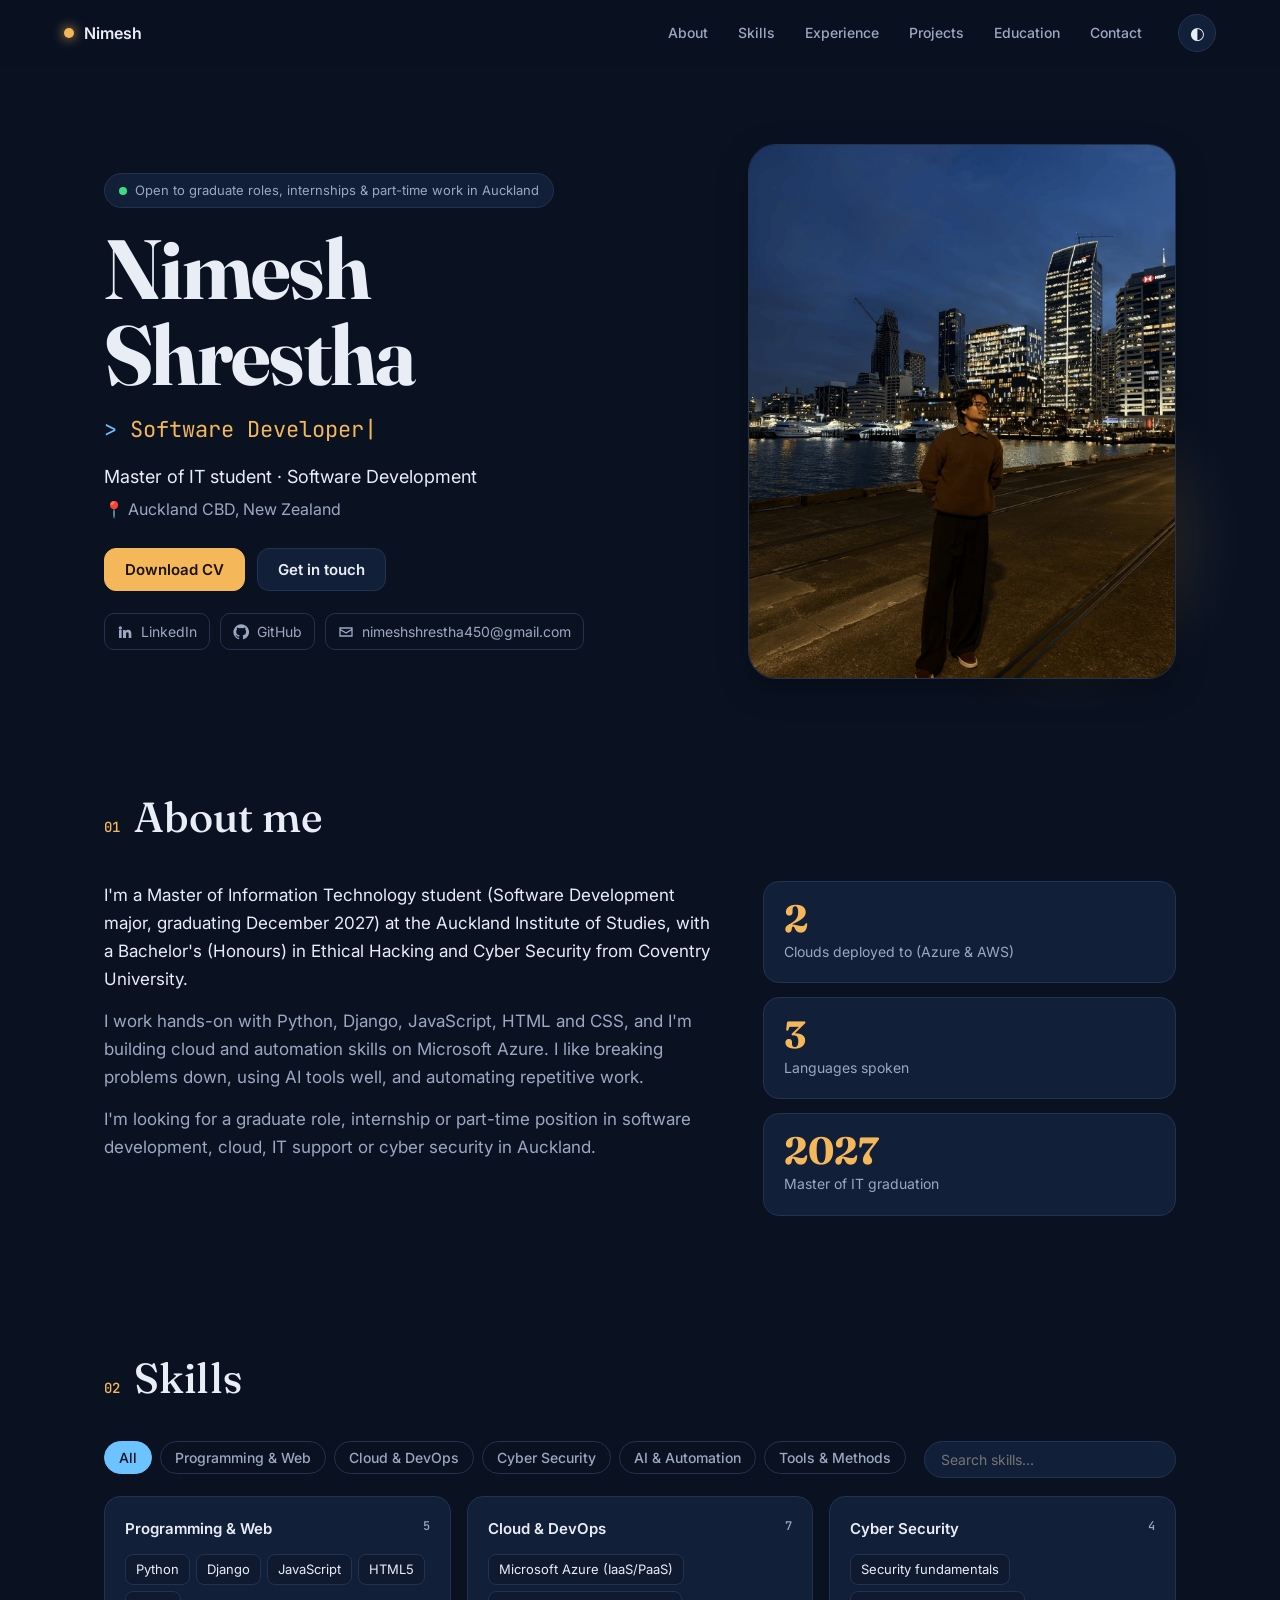
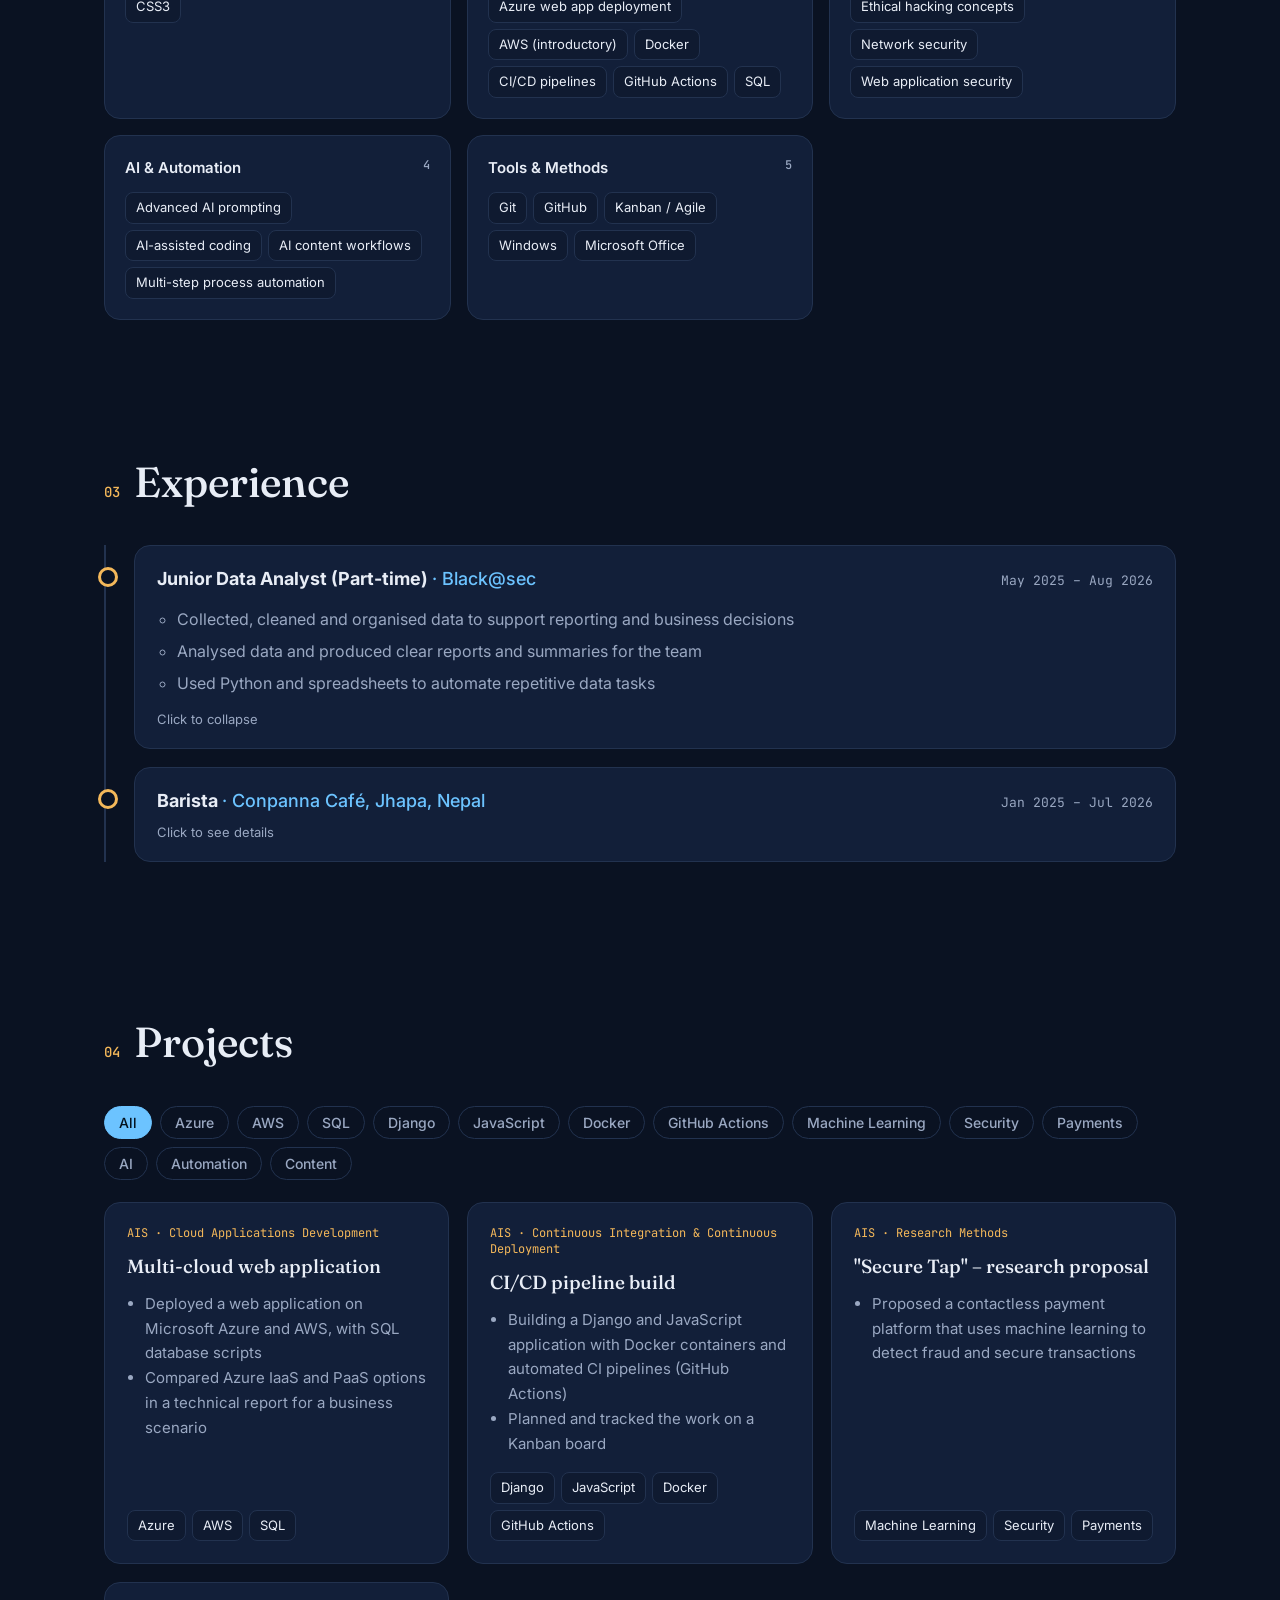
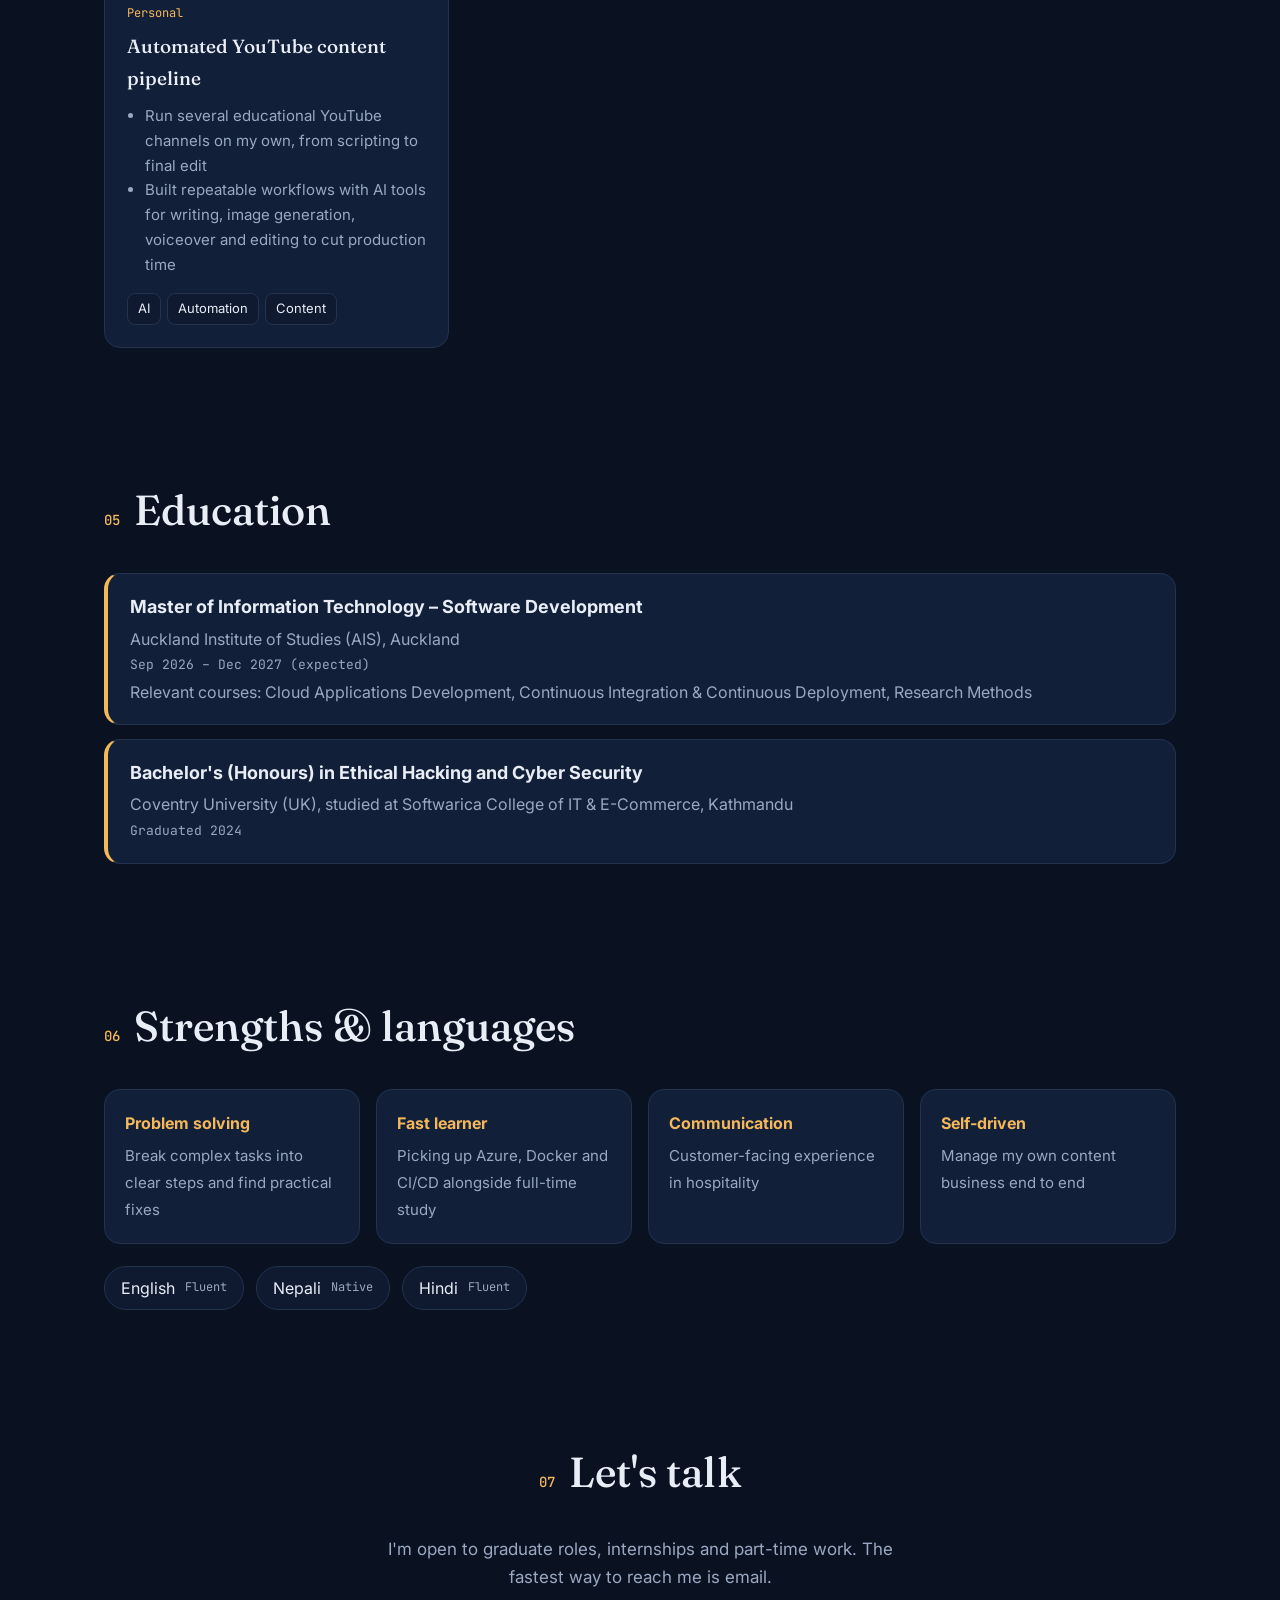
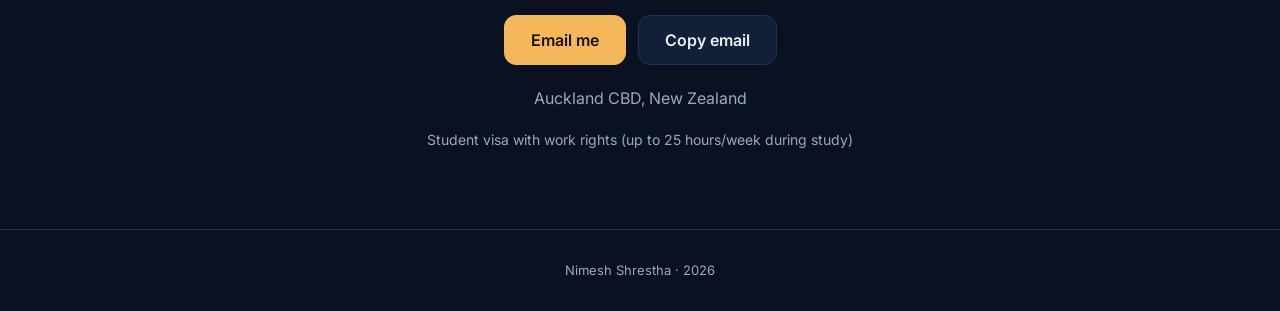
==== index.html @ 6c4ddccf "CV website: first version Co-Authored-By: Claude Opus 5.5 <noreply@anthropic.com>" ====
<!doctype html>
<html lang="en" data-theme="dark">
<head>
  <meta charset="utf-8">
  <meta name="viewport" content="width=device-width, initial-scale=1">
  <title>Nimesh Shrestha · Software Developer · Auckland</title>
  <meta name="description" content="Nimesh Shrestha – Master of IT (Software Development) student in Auckland. Python, Django, JavaScript, Azure, AWS, Docker, CI/CD and cyber security.">
  <meta property="og:title" content="Nimesh Shrestha · Software Developer · Auckland">
  <meta property="og:description" content="Master of IT student · Python, Django, Azure, AWS, Docker, CI/CD, cyber security.">
  <meta property="og:image" content="images/avatar.jpg">
  <meta property="og:type" content="profile">
  <link rel="icon" href="images/avatar.jpg">
  <link rel="preconnect" href="https://fonts.googleapis.com">
  <link rel="preconnect" href="https://fonts.gstatic.com" crossorigin>
  <link href="https://fonts.googleapis.com/css2?family=Fraunces:opsz,wght@9..144,500;9..144,700&family=Inter:wght@400;500;600&family=JetBrains+Mono:wght@500&display=swap" rel="stylesheet">
  <link rel="stylesheet" href="style.css">
</head>
<body>
  <div class="progress" id="progress"></div>

  <header class="nav" id="nav">
    <a href="#top" class="brand"><span class="dot"></span><span id="navName">Nimesh</span></a>
    <nav class="links" id="links">
      <a href="#about">About</a>
      <a href="#skills">Skills</a>
      <a href="#experience">Experience</a>
      <a href="#projects">Projects</a>
      <a href="#education">Education</a>
      <a href="#contact">Contact</a>
    </nav>
    <div class="nav-actions">
      <button class="icon-btn" id="themeBtn" aria-label="Toggle light/dark theme" title="Toggle theme">◐</button>
      <button class="icon-btn menu-btn" id="menuBtn" aria-label="Open menu">☰</button>
    </div>
  </header>

  <main id="top">
    <!-- HERO -->
    <section class="hero">
      <div class="hero-text">
        <p class="pill" id="availability"></p>
        <h1 id="name"></h1>
        <p class="typed"><span class="mono">&gt;</span> <span id="typed"></span><span class="caret">|</span></p>
        <p class="headline" id="headline"></p>
        <p class="loc" id="location"></p>
        <div class="cta">
          <a class="btn primary" id="cvBtn" download>Download CV</a>
          <a class="btn" href="#contact">Get in touch</a>
        </div>
        <div class="socials" id="socials"></div>
      </div>
      <div class="hero-photo">
        <img id="photo" alt="Nimesh Shrestha on the Auckland waterfront at night">
        <div class="photo-glow"></div>
      </div>
    </section>

    <!-- ABOUT -->
    <section id="about" class="section reveal">
      <h2><span class="num">01</span> About me</h2>
      <div class="about-grid">
        <div id="aboutText" class="about-text"></div>
        <div class="stats" id="stats"></div>
      </div>
    </section>

    <!-- SKILLS -->
    <section id="skills" class="section reveal">
      <h2><span class="num">02</span> Skills</h2>
      <div class="skill-tools">
        <div class="chips" id="skillFilters"></div>
        <input type="search" id="skillSearch" placeholder="Search skills…" aria-label="Search skills">
      </div>
      <div class="skill-grid" id="skillGrid"></div>
    </section>

    <!-- EXPERIENCE -->
    <section id="experience" class="section reveal">
      <h2><span class="num">03</span> Experience</h2>
      <ol class="timeline" id="timeline"></ol>
    </section>

    <!-- PROJECTS -->
    <section id="projects" class="section reveal">
      <h2><span class="num">04</span> Projects</h2>
      <div class="chips" id="projectFilters"></div>
      <div class="project-grid" id="projectGrid"></div>
    </section>

    <!-- EDUCATION -->
    <section id="education" class="section reveal">
      <h2><span class="num">05</span> Education</h2>
      <div class="edu" id="edu"></div>
      <div id="certWrap" hidden>
        <h3 class="sub">Certifications</h3>
        <div class="edu" id="certs"></div>
      </div>
    </section>

    <!-- STRENGTHS -->
    <section id="strengths" class="section reveal">
      <h2><span class="num">06</span> Strengths & languages</h2>
      <div class="strength-grid" id="strengthGrid"></div>
      <div class="langs" id="langs"></div>
    </section>

    <!-- CONTACT -->
    <section id="contact" class="section contact reveal">
      <h2><span class="num">07</span> Let's talk</h2>
      <p class="contact-lead">I'm open to graduate roles, internships and part-time work. The fastest way to reach me is email.</p>
      <div class="contact-row">
        <a class="btn primary big" id="mailBtn">Email me</a>
        <button class="btn big" id="copyBtn">Copy email</button>
      </div>
      <p class="contact-meta" id="contactMeta"></p>
      <p class="rights" id="rights"></p>
    </section>
  </main>

  <footer class="foot">
    <span id="footName"></span> · <span id="year"></span>
  </footer>

  <div class="toast" id="toast" role="status"></div>

  <script src="data.js"></script>
  <script src="script.js"></script>
</body>
</html>
---- style.css ----
/* ===== Theme ===== */
:root {
  --bg: #0a1222;
  --bg2: #0f1a30;
  --card: #121f39;
  --line: #22324f;
  --text: #e8edf6;
  --muted: #9aa8c2;
  --accent: #f4b85a;      /* warm city-light amber */
  --accent2: #6cc3ff;     /* harbour blue */
  --shadow: 0 10px 30px rgba(0,0,0,.35);
  --radius: 16px;
  --serif: "Fraunces", Georgia, serif;
  --sans: "Inter", system-ui, -apple-system, Segoe UI, Roboto, sans-serif;
  --mono: "JetBrains Mono", ui-monospace, Consolas, monospace;
}
[data-theme="light"] {
  --bg: #f6f4ef;
  --bg2: #ece8df;
  --card: #ffffff;
  --line: #ddd6c8;
  --text: #1a2233;
  --muted: #5b6577;
  --accent: #b86e0b;
  --accent2: #1f6fb2;
  --shadow: 0 10px 30px rgba(30,40,60,.10);
}

* { box-sizing: border-box; }
html { scroll-behavior: smooth; scroll-padding-top: 80px; }
body {
  margin: 0; background: var(--bg); color: var(--text);
  font: 16px/1.65 var(--sans); -webkit-font-smoothing: antialiased;
  transition: background .3s, color .3s;
}
a { color: inherit; }
img { max-width: 100%; display: block; }
:focus-visible { outline: 2px solid var(--accent2); outline-offset: 3px; border-radius: 6px; }

/* ===== Progress + nav ===== */
.progress { position: fixed; top: 0; left: 0; height: 3px; width: 0; z-index: 60;
  background: linear-gradient(90deg, var(--accent), var(--accent2)); }
.nav {
  position: sticky; top: 0; z-index: 50; display: flex; align-items: center; gap: 24px;
  padding: 14px clamp(18px, 5vw, 64px);
  background: color-mix(in srgb, var(--bg) 82%, transparent);
  backdrop-filter: blur(12px); border-bottom: 1px solid transparent; transition: border-color .3s;
}
.nav.scrolled { border-color: var(--line); }
.brand { display: flex; align-items: center; gap: 10px; text-decoration: none; font-weight: 600; }
.brand .dot { width: 10px; height: 10px; border-radius: 50%; background: var(--accent);
  box-shadow: 0 0 12px var(--accent); }
.links { display: flex; gap: 6px; margin-left: auto; }
.links a { text-decoration: none; color: var(--muted); padding: 6px 12px; border-radius: 999px;
  font-size: 14px; font-weight: 500; transition: color .2s, background .2s; }
.links a:hover, .links a.active { color: var(--text); background: var(--card); }
.nav-actions { display: flex; gap: 8px; }
.icon-btn { background: var(--card); color: var(--text); border: 1px solid var(--line);
  width: 38px; height: 38px; border-radius: 50%; cursor: pointer; font-size: 17px; }
.menu-btn { display: none; }

/* ===== Hero ===== */
.hero {
  display: grid; grid-template-columns: 1.15fr .85fr; gap: clamp(24px, 5vw, 72px); align-items: center;
  padding: clamp(32px, 6vw, 80px) clamp(18px, 5vw, 64px) 40px; max-width: 1200px; margin: 0 auto;
}
.pill { display: inline-flex; align-items: center; gap: 8px; margin: 0 0 18px;
  padding: 6px 14px; border: 1px solid var(--line); border-radius: 999px; font-size: 13px;
  color: var(--muted); background: var(--card); }
.pill::before { content: ""; width: 8px; height: 8px; border-radius: 50%; background: #3ddc84;
  box-shadow: 0 0 0 0 rgba(61,220,132,.6); animation: pulse 2s infinite; }
@keyframes pulse { 70% { box-shadow: 0 0 0 10px rgba(61,220,132,0); } 100% { box-shadow: 0 0 0 0 rgba(61,220,132,0); } }
h1 { font-family: var(--serif); font-weight: 700; font-size: clamp(44px, 7vw, 84px);
  line-height: 1.02; margin: 0 0 14px; letter-spacing: -.02em; }
.typed { font-family: var(--mono); font-size: clamp(16px, 2.2vw, 22px); color: var(--accent); margin: 0 0 14px; min-height: 1.6em; }
.typed .mono { color: var(--accent2); }
.caret { animation: blink 1s steps(1) infinite; }
@keyframes blink { 50% { opacity: 0; } }
.headline { font-size: 18px; margin: 0 0 4px; }
.loc { color: var(--muted); margin: 0 0 26px; }
.loc::before { content: "📍 "; }
.cta { display: flex; flex-wrap: wrap; gap: 12px; margin-bottom: 22px; }
.btn { display: inline-flex; align-items: center; gap: 8px; text-decoration: none; cursor: pointer;
  padding: 11px 20px; border-radius: 12px; border: 1px solid var(--line); background: var(--card);
  color: var(--text); font: 600 15px var(--sans); transition: transform .15s, border-color .2s, background .2s; }
.btn:hover { transform: translateY(-2px); border-color: var(--accent); }
.btn.primary { background: var(--accent); color: #1a1205; border-color: var(--accent); }
.btn.big { padding: 14px 26px; font-size: 16px; }
.socials { display: flex; gap: 10px; flex-wrap: wrap; }
.socials a { display: inline-flex; align-items: center; gap: 8px; text-decoration: none; color: var(--muted);
  font-size: 14px; padding: 6px 12px; border-radius: 10px; border: 1px solid var(--line); transition: color .2s, border-color .2s; }
.socials a:hover { color: var(--text); border-color: var(--accent2); }
.socials svg { width: 16px; height: 16px; fill: currentColor; }

.hero-photo { position: relative; }
.hero-photo img { width: 100%; aspect-ratio: 4/5; object-fit: cover; object-position: 50% 62%;
  border-radius: 28px; box-shadow: var(--shadow); border: 1px solid var(--line);
  transition: transform .6s cubic-bezier(.2,.7,.2,1); }
.hero-photo:hover img { transform: scale(1.015) rotate(-.4deg); }
.photo-glow { position: absolute; inset: auto -20px -20px auto; width: 60%; height: 60%; z-index: -1;
  background: radial-gradient(circle, color-mix(in srgb, var(--accent) 45%, transparent), transparent 70%); filter: blur(30px); }

/* ===== Sections ===== */
.section { max-width: 1200px; margin: 0 auto; padding: 64px clamp(18px, 5vw, 64px); }
h2 { font-family: var(--serif); font-size: clamp(30px, 4vw, 42px); font-weight: 500; margin: 0 0 28px;
  display: flex; align-items: baseline; gap: 14px; }
h2 .num { font: 500 14px var(--mono); color: var(--accent); }
h3.sub { font-family: var(--serif); font-weight: 500; font-size: 22px; margin: 36px 0 16px; }
.reveal { opacity: 0; transform: translateY(24px); transition: opacity .7s ease, transform .7s ease; }
.reveal.in { opacity: 1; transform: none; }

/* About */
.about-grid { display: grid; grid-template-columns: 1.5fr 1fr; gap: 40px; align-items: start; }
.about-text p { margin: 0 0 14px; font-size: 17px; color: var(--text); }
.about-text p:not(:first-child) { color: var(--muted); }
.stats { display: grid; gap: 14px; }
.stat { background: var(--card); border: 1px solid var(--line); border-radius: var(--radius); padding: 18px 20px; }
.stat b { display: block; font-family: var(--serif); font-size: 38px; line-height: 1; color: var(--accent); }
.stat span { color: var(--muted); font-size: 14px; }

/* Chips */
.chips { display: flex; flex-wrap: wrap; gap: 8px; margin-bottom: 22px; }
.chip { border: 1px solid var(--line); background: transparent; color: var(--muted); cursor: pointer;
  padding: 7px 14px; border-radius: 999px; font: 500 14px var(--sans); transition: all .2s; }
.chip:hover { color: var(--text); border-color: var(--accent2); }
.chip.on { background: var(--accent2); color: #04121f; border-color: var(--accent2); }

/* Skills */
.skill-tools { display: flex; flex-wrap: wrap; gap: 12px; justify-content: space-between; align-items: flex-start; }
#skillSearch { background: var(--card); color: var(--text); border: 1px solid var(--line); border-radius: 999px;
  padding: 9px 16px; font: 14px var(--sans); min-width: 220px; }
.skill-grid { display: grid; grid-template-columns: repeat(auto-fill, minmax(260px, 1fr)); gap: 16px; }
.skill-card { background: var(--card); border: 1px solid var(--line); border-radius: var(--radius); padding: 20px;
  transition: transform .25s, border-color .25s; }
.skill-card:hover { transform: translateY(-4px); border-color: var(--accent); }
.skill-card h3 { margin: 0 0 12px; font-size: 15px; font-weight: 600; display: flex; justify-content: space-between; }
.skill-card h3 small { color: var(--muted); font-weight: 500; font-family: var(--mono); font-size: 12px; }
.tags { display: flex; flex-wrap: wrap; gap: 6px; }
.tag { font-size: 13px; padding: 4px 10px; border-radius: 8px; background: var(--bg2); color: var(--text);
  border: 1px solid var(--line); }
.tag.hit { background: var(--accent); color: #1a1205; border-color: var(--accent); }
.empty { color: var(--muted); font-style: italic; }

/* Timeline */
.timeline { list-style: none; margin: 0; padding: 0 0 0 28px; border-left: 2px solid var(--line); }
.tl-item { position: relative; margin-bottom: 18px; }
.tl-item::before { content: ""; position: absolute; left: -36px; top: 22px; width: 14px; height: 14px; border-radius: 50%;
  background: var(--bg); border: 3px solid var(--accent); }
.tl-card { background: var(--card); border: 1px solid var(--line); border-radius: var(--radius); padding: 18px 22px;
  cursor: pointer; transition: border-color .2s; }
.tl-card:hover { border-color: var(--accent2); }
.tl-head { display: flex; flex-wrap: wrap; justify-content: space-between; gap: 6px 16px; align-items: baseline; }
.tl-head h3 { margin: 0; font-size: 18px; }
.tl-org { color: var(--accent2); font-weight: 500; }
.tl-dates { font: 13px var(--mono); color: var(--muted); }
.tl-toggle { color: var(--muted); font-size: 13px; margin-top: 6px; }
.tl-body { display: grid; grid-template-rows: 0fr; transition: grid-template-rows .35s ease; }
.tl-body > div { overflow: hidden; }
.tl-card.open .tl-body { grid-template-rows: 1fr; }
.tl-body ul { margin: 12px 0 0; padding-left: 20px; color: var(--muted); }
.tl-body li { margin-bottom: 6px; }

/* Projects */
.project-grid { display: grid; grid-template-columns: repeat(auto-fill, minmax(320px, 1fr)); gap: 18px; }
.project { background: var(--card); border: 1px solid var(--line); border-radius: var(--radius); padding: 22px;
  display: flex; flex-direction: column; gap: 10px; position: relative; overflow: hidden;
  transition: transform .25s, border-color .25s; }
.project::after { content: ""; position: absolute; inset: 0; pointer-events: none; opacity: 0; transition: opacity .3s;
  background: radial-gradient(400px circle at var(--mx, 50%) var(--my, 50%), color-mix(in srgb, var(--accent2) 14%, transparent), transparent 60%); }
.project:hover { transform: translateY(-4px); border-color: var(--accent2); }
.project:hover::after { opacity: 1; }
.project h3 { margin: 0; font-size: 19px; font-family: var(--serif); font-weight: 500; }
.project .ctx { font: 12px var(--mono); color: var(--accent); margin: 0; }
.project ul { margin: 0; padding-left: 18px; color: var(--muted); font-size: 15px; }
.project .tags { margin-top: auto; padding-top: 6px; }
.project a.more { color: var(--accent2); font-size: 14px; font-weight: 600; }
.project.hide { display: none; }

/* Education */
.edu { display: grid; gap: 14px; }
.edu-card { background: var(--card); border: 1px solid var(--line); border-left: 4px solid var(--accent);
  border-radius: var(--radius); padding: 18px 22px; }
.edu-card h3 { margin: 0 0 4px; font-size: 18px; }
.edu-card p { margin: 0; color: var(--muted); }
.edu-card .tl-dates { display: block; margin: 4px 0 6px; }

/* Strengths */
.strength-grid { display: grid; grid-template-columns: repeat(auto-fill, minmax(230px, 1fr)); gap: 16px; }
.strength { background: var(--card); border: 1px solid var(--line); border-radius: var(--radius); padding: 20px; }
.strength b { display: block; margin-bottom: 6px; color: var(--accent); }
.strength span { color: var(--muted); font-size: 15px; }
.langs { display: flex; flex-wrap: wrap; gap: 12px; margin-top: 22px; }
.lang { display: flex; gap: 10px; align-items: center; background: var(--bg2); border: 1px solid var(--line);
  border-radius: 999px; padding: 8px 16px; }
.lang small { color: var(--muted); font-family: var(--mono); font-size: 12px; }

/* Contact */
.contact { text-align: center; }
.contact h2 { justify-content: center; }
.contact-lead { color: var(--muted); max-width: 560px; margin: 0 auto 24px; font-size: 17px; }
.contact-row { display: flex; gap: 12px; justify-content: center; flex-wrap: wrap; }
.contact-meta { margin-top: 20px; color: var(--muted); }
.rights { color: var(--muted); font-size: 14px; }
.foot { text-align: center; padding: 30px; color: var(--muted); font-size: 13px; border-top: 1px solid var(--line); }

.toast { position: fixed; bottom: 24px; left: 50%; transform: translate(-50%, 80px); opacity: 0;
  background: var(--text); color: var(--bg); padding: 10px 18px; border-radius: 10px; font-weight: 600;
  transition: all .3s; z-index: 80; }
.toast.show { transform: translate(-50%, 0); opacity: 1; }

/* ===== Mobile ===== */
@media (max-width: 860px) {
  .hero { grid-template-columns: 1fr; }
  .hero-photo { order: -1; max-width: 360px; }
  .about-grid { grid-template-columns: 1fr; }
  .menu-btn { display: inline-block; }
  .links { position: absolute; top: 64px; right: 16px; flex-direction: column; background: var(--card);
    border: 1px solid var(--line); border-radius: 14px; padding: 8px; box-shadow: var(--shadow); display: none; }
  .links.open { display: flex; }
  .nav-actions { margin-left: auto; }
}
@media (prefers-reduced-motion: reduce) {
  * { animation: none !important; transition: none !important; }
  .reveal { opacity: 1; transform: none; }
}
@media print {
  .nav, .progress, .cta, .chips, #skillSearch, .contact-row, .toast, .hero-photo { display: none !important; }
  .reveal { opacity: 1; transform: none; }
  .tl-body { grid-template-rows: 1fr !important; }
}
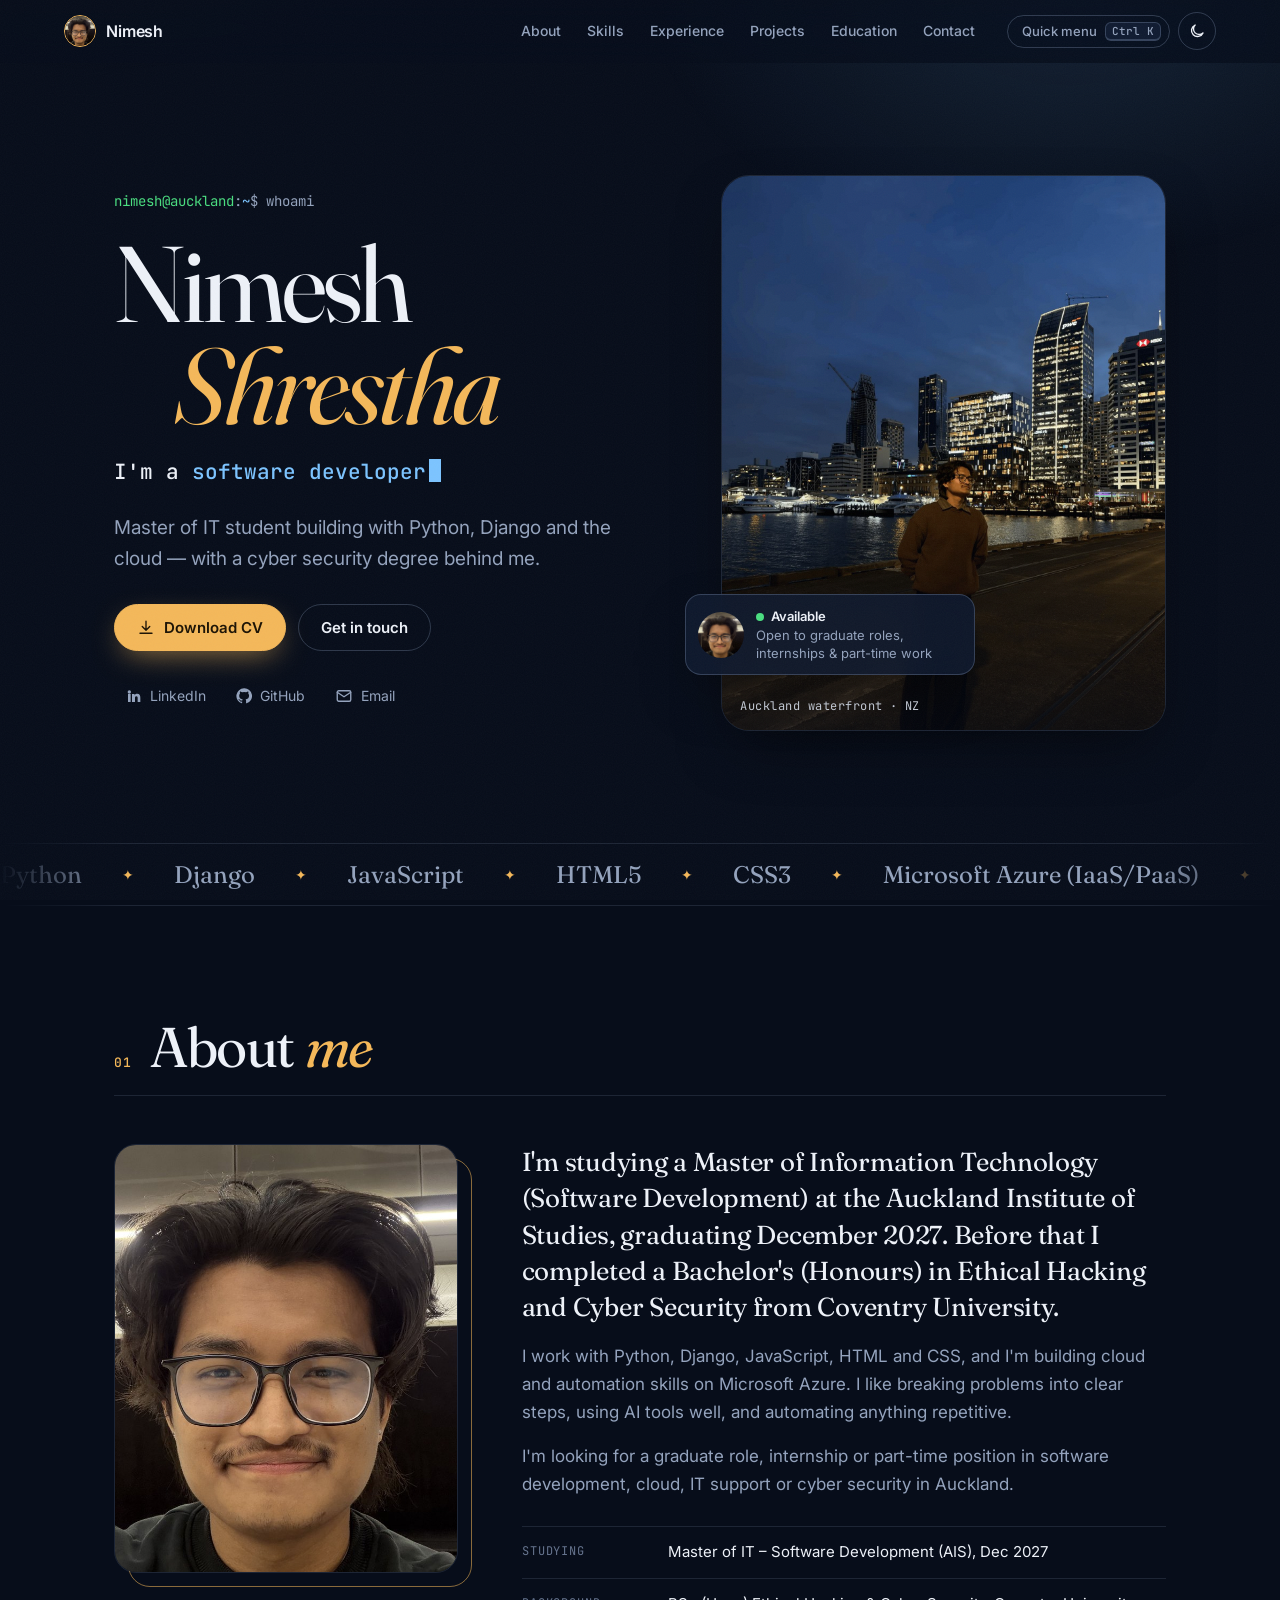
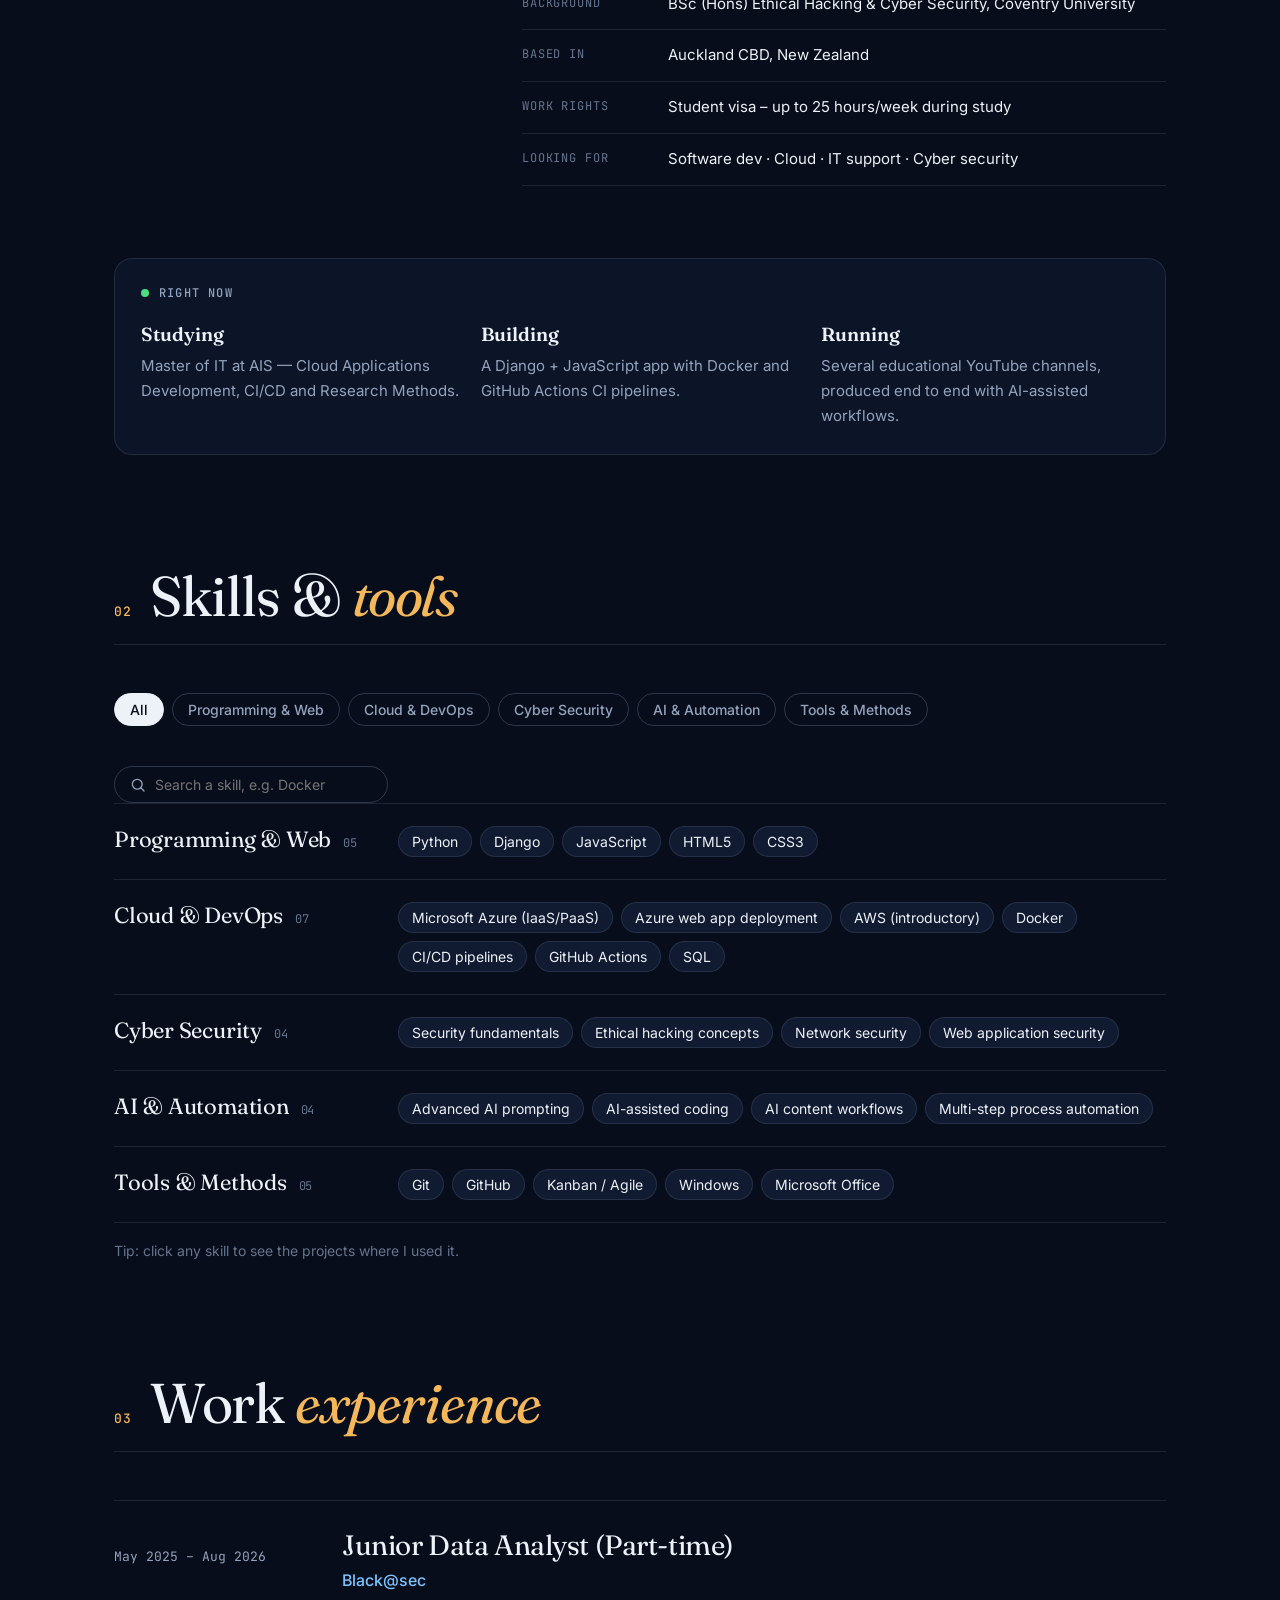
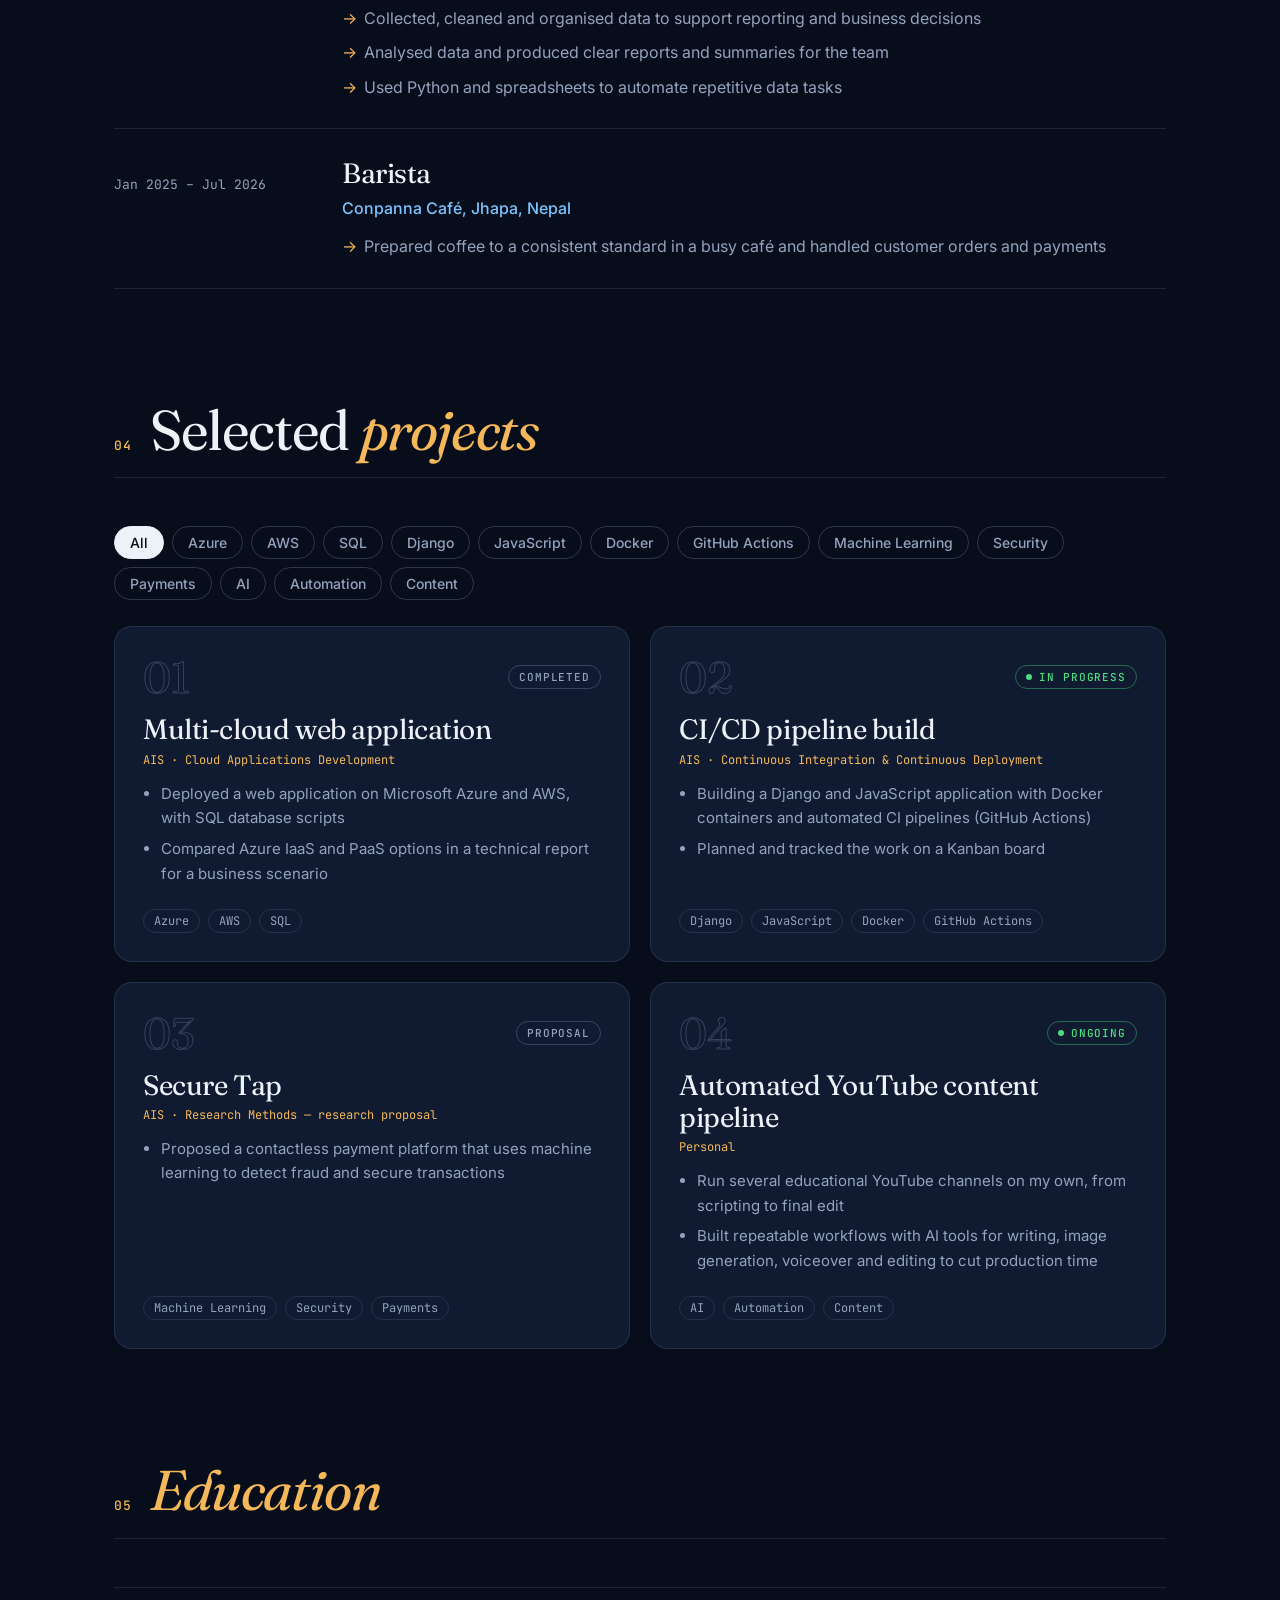
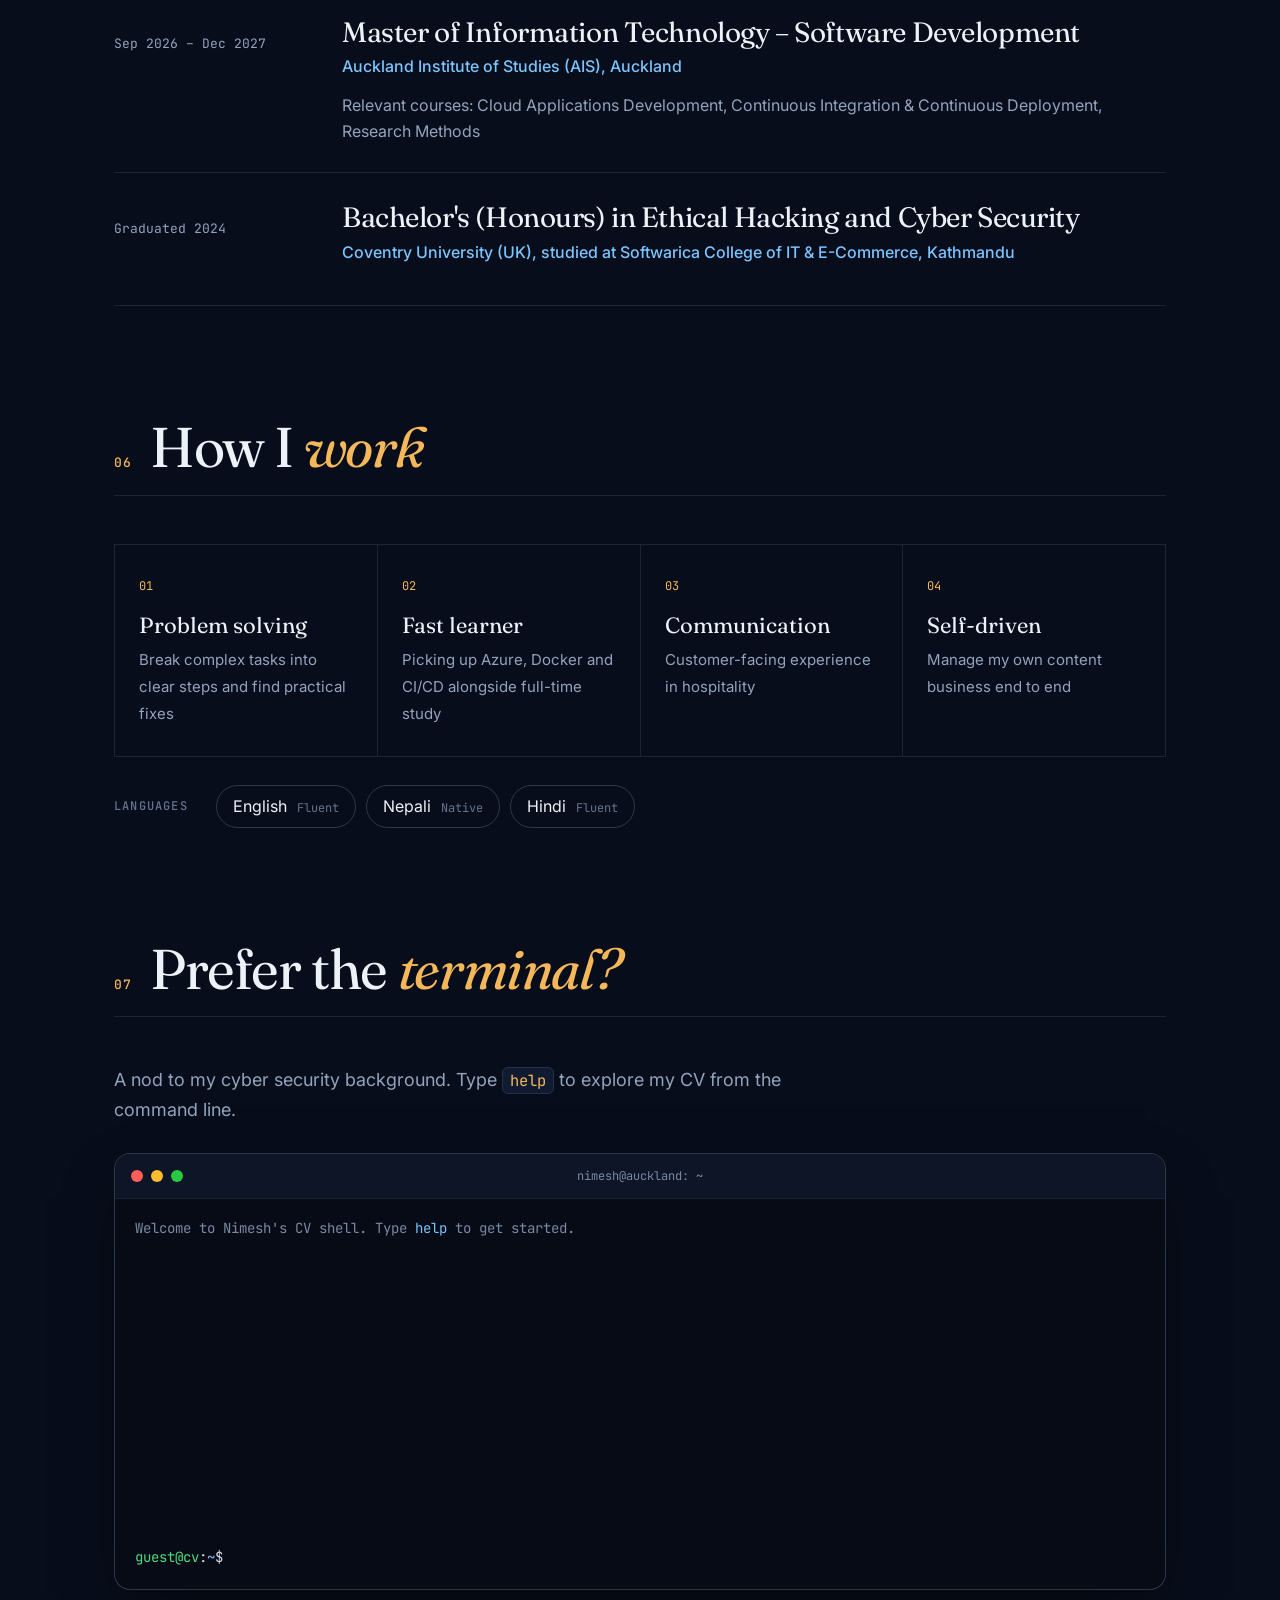
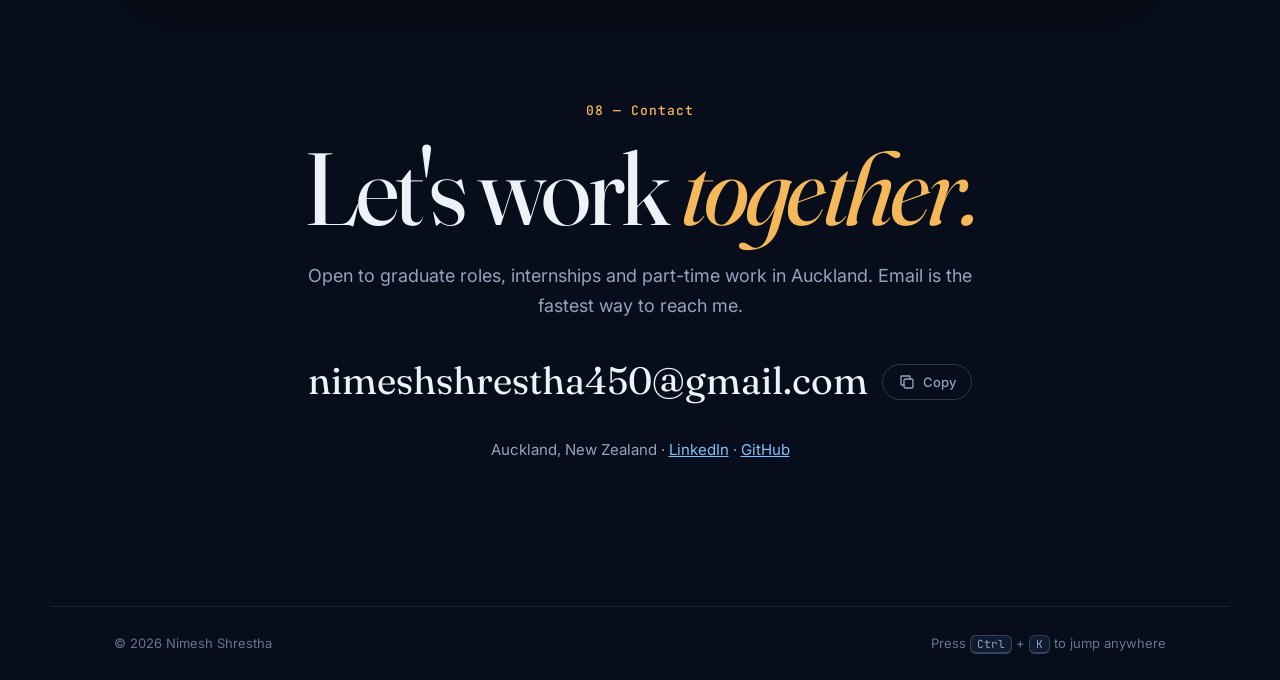
==== commit c41e3146: "Redesign: editorial layout, terminal, quick menu, skill-to-project links, headshot, link preview ima" ====
--- a/index.html
+++ b/index.html
@@ -4,23 +4,31 @@
   <meta charset="utf-8">
   <meta name="viewport" content="width=device-width, initial-scale=1">
   <title>Nimesh Shrestha · Software Developer · Auckland</title>
-  <meta name="description" content="Nimesh Shrestha – Master of IT (Software Development) student in Auckland. Python, Django, JavaScript, Azure, AWS, Docker, CI/CD and cyber security.">
+  <meta name="description" content="Nimesh Shrestha – Master of IT (Software Development) student in Auckland with a cyber security degree. Python, Django, JavaScript, Azure, AWS, Docker, CI/CD.">
+  <meta name="theme-color" content="#070d1a">
+  <!-- Link preview (LinkedIn, WhatsApp, etc.). After the site is live, replace og:image/og:url with the full https:// address. -->
+  <meta property="og:type" content="profile">
   <meta property="og:title" content="Nimesh Shrestha · Software Developer · Auckland">
-  <meta property="og:description" content="Master of IT student · Python, Django, Azure, AWS, Docker, CI/CD, cyber security.">
-  <meta property="og:image" content="images/avatar.jpg">
-  <meta property="og:type" content="profile">
-  <link rel="icon" href="images/avatar.jpg">
+  <meta property="og:description" content="Master of IT student · Python, Django, Azure, AWS, Docker, CI/CD · Cyber security graduate. Open to graduate roles & internships.">
+  <meta property="og:image" content="images/og-image.jpg">
+  <meta property="og:url" content="">
+  <meta name="twitter:card" content="summary_large_image">
+  <link rel="icon" href="data:image/svg+xml,%3Csvg xmlns='http://www.w3.org/2000/svg' viewBox='0 0 64 64'%3E%3Crect width='64' height='64' rx='14' fill='%23070d1a'/%3E%3Ctext x='32' y='43' font-family='Georgia,serif' font-size='30' font-weight='700' text-anchor='middle' fill='%23f4b85a'%3ENS%3C/text%3E%3C/svg%3E">
   <link rel="preconnect" href="https://fonts.googleapis.com">
   <link rel="preconnect" href="https://fonts.gstatic.com" crossorigin>
-  <link href="https://fonts.googleapis.com/css2?family=Fraunces:opsz,wght@9..144,500;9..144,700&family=Inter:wght@400;500;600&family=JetBrains+Mono:wght@500&display=swap" rel="stylesheet">
+  <link href="https://fonts.googleapis.com/css2?family=Fraunces:ital,opsz,wght@0,9..144,400;0,9..144,600;1,9..144,400;1,9..144,600&family=Inter:wght@400;500;600&family=JetBrains+Mono:wght@400;500&display=swap" rel="stylesheet">
   <link rel="stylesheet" href="style.css">
 </head>
 <body>
+  <a class="skip" href="#about">Skip to content</a>
   <div class="progress" id="progress"></div>
+  <div class="grain" aria-hidden="true"></div>
 
   <header class="nav" id="nav">
-    <a href="#top" class="brand"><span class="dot"></span><span id="navName">Nimesh</span></a>
-    <nav class="links" id="links">
+    <a href="#top" class="brand" aria-label="Back to top">
+      <img id="navHeadshot" alt=""><span id="navName">Nimesh</span>
+    </a>
+    <nav class="links" id="links" aria-label="Sections">
       <a href="#about">About</a>
       <a href="#skills">Skills</a>
       <a href="#experience">Experience</a>
@@ -29,97 +37,153 @@
       <a href="#contact">Contact</a>
     </nav>
     <div class="nav-actions">
-      <button class="icon-btn" id="themeBtn" aria-label="Toggle light/dark theme" title="Toggle theme">◐</button>
-      <button class="icon-btn menu-btn" id="menuBtn" aria-label="Open menu">☰</button>
+      <button class="kbd-btn" id="paletteBtn" aria-label="Open quick menu"><span>Quick menu</span><kbd>Ctrl K</kbd></button>
+      <button class="icon-btn" id="themeBtn" aria-label="Switch light or dark theme" title="Switch theme">
+        <svg viewBox="0 0 24 24" class="sun"><circle cx="12" cy="12" r="4.5"/><path d="M12 2v2.5M12 19.5V22M2 12h2.5M19.5 12H22M4.9 4.9l1.8 1.8M17.3 17.3l1.8 1.8M4.9 19.1l1.8-1.8M17.3 6.7l1.8-1.8"/></svg>
+        <svg viewBox="0 0 24 24" class="moon"><path d="M20 14.5A8 8 0 1 1 9.5 4a6.5 6.5 0 0 0 10.5 10.5z"/></svg>
+      </button>
+      <button class="icon-btn menu-btn" id="menuBtn" aria-label="Open menu" aria-expanded="false">
+        <svg viewBox="0 0 24 24"><path d="M4 7h16M4 12h16M4 17h16"/></svg>
+      </button>
     </div>
   </header>
 
   <main id="top">
-    <!-- HERO -->
+    <!-- ================= HERO ================= -->
     <section class="hero">
       <div class="hero-text">
-        <p class="pill" id="availability"></p>
+        <p class="prompt"><span class="p-user">nimesh@auckland</span>:<span class="p-path">~</span>$ whoami</p>
         <h1 id="name"></h1>
-        <p class="typed"><span class="mono">&gt;</span> <span id="typed"></span><span class="caret">|</span></p>
+        <p class="typed">I'm a <span id="typed"></span><span class="caret" aria-hidden="true"></span></p>
         <p class="headline" id="headline"></p>
-        <p class="loc" id="location"></p>
         <div class="cta">
-          <a class="btn primary" id="cvBtn" download>Download CV</a>
-          <a class="btn" href="#contact">Get in touch</a>
+          <a class="btn primary" id="cvBtn" download>
+            <svg viewBox="0 0 24 24"><path d="M12 3v12m0 0-5-5m5 5 5-5M4 19h16"/></svg>Download CV
+          </a>
+          <a class="btn ghost" href="#contact">Get in touch</a>
         </div>
         <div class="socials" id="socials"></div>
       </div>
-      <div class="hero-photo">
-        <img id="photo" alt="Nimesh Shrestha on the Auckland waterfront at night">
-        <div class="photo-glow"></div>
+
+      <div class="hero-visual">
+        <figure class="hero-photo" id="heroPhoto">
+          <img id="photo" alt="Nimesh on the Auckland waterfront at night">
+          <figcaption>Auckland waterfront · NZ</figcaption>
+        </figure>
+        <div class="status-card">
+          <img id="statusHeadshot" alt="">
+          <div>
+            <p class="status-line"><span class="live"></span>Available</p>
+            <p id="availability"></p>
+          </div>
+        </div>
       </div>
     </section>
 
-    <!-- ABOUT -->
-    <section id="about" class="section reveal">
-      <h2><span class="num">01</span> About me</h2>
+    <div class="ticker" aria-hidden="true"><div class="ticker-track" id="ticker"></div></div>
+
+    <!-- ================= ABOUT ================= -->
+    <section id="about" class="section">
+      <header class="sec-head reveal"><span class="sec-num">01</span><h2>About <em>me</em></h2></header>
       <div class="about-grid">
-        <div id="aboutText" class="about-text"></div>
-        <div class="stats" id="stats"></div>
+        <figure class="portrait reveal"><img id="headshot" alt="Portrait of Nimesh Shrestha"></figure>
+        <div class="reveal">
+          <div id="aboutText" class="about-text"></div>
+          <dl class="glance" id="glance"></dl>
+        </div>
+      </div>
+      <div class="now reveal">
+        <p class="now-label"><span class="live"></span>Right now</p>
+        <div class="now-grid" id="now"></div>
       </div>
     </section>
 
-    <!-- SKILLS -->
-    <section id="skills" class="section reveal">
-      <h2><span class="num">02</span> Skills</h2>
-      <div class="skill-tools">
-        <div class="chips" id="skillFilters"></div>
-        <input type="search" id="skillSearch" placeholder="Search skills…" aria-label="Search skills">
+    <!-- ================= SKILLS ================= -->
+    <section id="skills" class="section">
+      <header class="sec-head reveal"><span class="sec-num">02</span><h2>Skills &amp; <em>tools</em></h2></header>
+      <div class="skill-tools reveal">
+        <div class="chips" id="skillFilters" role="group" aria-label="Filter skills"></div>
+        <label class="search">
+          <svg viewBox="0 0 24 24"><circle cx="11" cy="11" r="6.5"/><path d="m20 20-4.2-4.2"/></svg>
+          <input type="search" id="skillSearch" placeholder="Search a skill, e.g. Docker" aria-label="Search skills">
+        </label>
       </div>
-      <div class="skill-grid" id="skillGrid"></div>
+      <div class="skill-rows reveal" id="skillRows"></div>
+      <p class="hint reveal">Tip: click any skill to see the projects where I used it.</p>
     </section>
 
-    <!-- EXPERIENCE -->
-    <section id="experience" class="section reveal">
-      <h2><span class="num">03</span> Experience</h2>
-      <ol class="timeline" id="timeline"></ol>
+    <!-- ================= EXPERIENCE ================= -->
+    <section id="experience" class="section">
+      <header class="sec-head reveal"><span class="sec-num">03</span><h2>Work <em>experience</em></h2></header>
+      <div class="rows" id="experienceRows"></div>
     </section>
 
-    <!-- PROJECTS -->
-    <section id="projects" class="section reveal">
-      <h2><span class="num">04</span> Projects</h2>
-      <div class="chips" id="projectFilters"></div>
+    <!-- ================= PROJECTS ================= -->
+    <section id="projects" class="section">
+      <header class="sec-head reveal"><span class="sec-num">04</span><h2>Selected <em>projects</em></h2></header>
+      <div class="chips reveal" id="projectFilters" role="group" aria-label="Filter projects"></div>
       <div class="project-grid" id="projectGrid"></div>
     </section>
 
-    <!-- EDUCATION -->
-    <section id="education" class="section reveal">
-      <h2><span class="num">05</span> Education</h2>
-      <div class="edu" id="edu"></div>
+    <!-- ================= EDUCATION ================= -->
+    <section id="education" class="section">
+      <header class="sec-head reveal"><span class="sec-num">05</span><h2><em>Education</em></h2></header>
+      <div class="rows" id="educationRows"></div>
       <div id="certWrap" hidden>
-        <h3 class="sub">Certifications</h3>
-        <div class="edu" id="certs"></div>
+        <h3 class="sub reveal">Certifications</h3>
+        <div class="rows" id="certRows"></div>
       </div>
     </section>
 
-    <!-- STRENGTHS -->
-    <section id="strengths" class="section reveal">
-      <h2><span class="num">06</span> Strengths & languages</h2>
+    <!-- ================= STRENGTHS ================= -->
+    <section id="strengths" class="section">
+      <header class="sec-head reveal"><span class="sec-num">06</span><h2>How I <em>work</em></h2></header>
       <div class="strength-grid" id="strengthGrid"></div>
-      <div class="langs" id="langs"></div>
+      <div class="langs reveal"><span class="langs-label">Languages</span><div id="langs"></div></div>
     </section>
 
-    <!-- CONTACT -->
-    <section id="contact" class="section contact reveal">
-      <h2><span class="num">07</span> Let's talk</h2>
-      <p class="contact-lead">I'm open to graduate roles, internships and part-time work. The fastest way to reach me is email.</p>
-      <div class="contact-row">
-        <a class="btn primary big" id="mailBtn">Email me</a>
-        <button class="btn big" id="copyBtn">Copy email</button>
+    <!-- ================= TERMINAL ================= -->
+    <section id="terminal" class="section">
+      <header class="sec-head reveal"><span class="sec-num">07</span><h2>Prefer the <em>terminal?</em></h2></header>
+      <p class="lead reveal">A nod to my cyber security background. Type <code>help</code> to explore my CV from the command line.</p>
+      <div class="term reveal" id="term">
+        <div class="term-bar"><span></span><span></span><span></span><p>nimesh@auckland: ~</p></div>
+        <div class="term-body" id="termBody" aria-live="polite"></div>
+        <form class="term-input" id="termForm" autocomplete="off">
+          <label for="termIn"><span class="p-user">guest@cv</span>:<span class="p-path">~</span>$</label>
+          <input id="termIn" spellcheck="false" aria-label="Terminal command">
+        </form>
       </div>
-      <p class="contact-meta" id="contactMeta"></p>
-      <p class="rights" id="rights"></p>
+    </section>
+
+    <!-- ================= CONTACT ================= -->
+    <section id="contact" class="section contact">
+      <p class="sec-num reveal">08 — Contact</p>
+      <h2 class="contact-title reveal">Let's work <em>together.</em></h2>
+      <p class="lead reveal">Open to graduate roles, internships and part-time work in Auckland. Email is the fastest way to reach me.</p>
+      <div class="mail-wrap reveal">
+        <a class="mail" id="mailLink"></a>
+        <button class="copy" id="copyBtn" aria-label="Copy email address">
+          <svg viewBox="0 0 24 24"><rect x="8" y="8" width="12" height="12" rx="2"/><path d="M16 8V5a1 1 0 0 0-1-1H5a1 1 0 0 0-1 1v10a1 1 0 0 0 1 1h3"/></svg>Copy
+        </button>
+      </div>
+      <p class="contact-meta reveal" id="contactMeta"></p>
     </section>
   </main>
 
   <footer class="foot">
-    <span id="footName"></span> · <span id="year"></span>
+    <span>© <span id="year"></span> <span id="footName"></span></span>
+    <span>Press <kbd>Ctrl</kbd> + <kbd>K</kbd> to jump anywhere</span>
   </footer>
+
+  <!-- Command palette -->
+  <div class="palette" id="palette" hidden>
+    <div class="palette-box" role="dialog" aria-modal="true" aria-label="Quick menu">
+      <input id="paletteIn" placeholder="Jump to a section or run an action…" aria-label="Search actions">
+      <ul id="paletteList" role="listbox"></ul>
+      <p class="palette-foot"><kbd>↑</kbd><kbd>↓</kbd> move · <kbd>Enter</kbd> select · <kbd>Esc</kbd> close</p>
+    </div>
+  </div>
 
   <div class="toast" id="toast" role="status"></div>
 
--- a/style.css
+++ b/style.css
@@ -1,230 +1,364 @@
-/* ===== Theme ===== */
+/* =========================================================
+   Theme: "Auckland at night" – ink blue, sodium-amber lights,
+   harbour blue. Light theme = warm paper.
+   ========================================================= */
 :root {
-  --bg: #0a1222;
-  --bg2: #0f1a30;
-  --card: #121f39;
-  --line: #22324f;
-  --text: #e8edf6;
-  --muted: #9aa8c2;
-  --accent: #f4b85a;      /* warm city-light amber */
-  --accent2: #6cc3ff;     /* harbour blue */
-  --shadow: 0 10px 30px rgba(0,0,0,.35);
-  --radius: 16px;
-  --serif: "Fraunces", Georgia, serif;
-  --sans: "Inter", system-ui, -apple-system, Segoe UI, Roboto, sans-serif;
+  --bg: #070d1a;
+  --bg-2: #0c1527;
+  --surface: #101b31;
+  --surface-2: #15223c;
+  --line: rgba(160, 180, 215, .14);
+  --line-strong: rgba(160, 180, 215, .26);
+  --text: #edf1f8;
+  --muted: #94a3bd;
+  --faint: #66748e;
+  --amber: #f4b85a;
+  --amber-ink: #1c1304;
+  --blue: #7cc4ff;
+  --green: #4ade80;
+  --shadow: 0 24px 60px -20px rgba(0, 0, 0, .6);
+  --r: 18px;
+  --serif: "Fraunces", Georgia, "Times New Roman", serif;
+  --sans: "Inter", system-ui, -apple-system, "Segoe UI", Roboto, sans-serif;
   --mono: "JetBrains Mono", ui-monospace, Consolas, monospace;
+  --pad: clamp(20px, 5vw, 72px);
+  --max: 1180px;
 }
 [data-theme="light"] {
-  --bg: #f6f4ef;
-  --bg2: #ece8df;
-  --card: #ffffff;
-  --line: #ddd6c8;
-  --text: #1a2233;
-  --muted: #5b6577;
-  --accent: #b86e0b;
-  --accent2: #1f6fb2;
-  --shadow: 0 10px 30px rgba(30,40,60,.10);
-}
-
-* { box-sizing: border-box; }
-html { scroll-behavior: smooth; scroll-padding-top: 80px; }
+  --bg: #f5f2ea;
+  --bg-2: #ede8dc;
+  --surface: #fffdf8;
+  --surface-2: #f3eee3;
+  --line: rgba(40, 35, 20, .12);
+  --line-strong: rgba(40, 35, 20, .22);
+  --text: #18202f;
+  --muted: #545e70;
+  --faint: #8a8f99;
+  --amber: #b4690a;
+  --amber-ink: #fffaf0;
+  --blue: #1d64a8;
+  --green: #16a34a;
+  --shadow: 0 24px 60px -24px rgba(40, 35, 20, .28);
+}
+
+*, *::before, *::after { box-sizing: border-box; }
+html { scroll-behavior: smooth; scroll-padding-top: 84px; -webkit-text-size-adjust: 100%; }
 body {
   margin: 0; background: var(--bg); color: var(--text);
-  font: 16px/1.65 var(--sans); -webkit-font-smoothing: antialiased;
-  transition: background .3s, color .3s;
-}
+  font: 400 16px/1.65 var(--sans); -webkit-font-smoothing: antialiased;
+  transition: background-color .4s, color .4s; overflow-x: hidden;
+}
+body::before { /* soft city-glow in the background */
+  content: ""; position: fixed; inset: -20% -10% auto -10%; height: 90vh; z-index: -1; pointer-events: none;
+  background:
+    radial-gradient(40% 50% at 78% 20%, color-mix(in srgb, var(--blue) 12%, transparent), transparent 70%),
+    radial-gradient(35% 45% at 15% 0%, color-mix(in srgb, var(--amber) 9%, transparent), transparent 70%);
+}
+.grain { position: fixed; inset: 0; z-index: 100; pointer-events: none; opacity: .035;
+  background-image: url("data:image/svg+xml,%3Csvg xmlns='http://www.w3.org/2000/svg' width='160' height='160'%3E%3Cfilter id='n'%3E%3CfeTurbulence type='fractalNoise' baseFrequency='.9' numOctaves='3'/%3E%3C/filter%3E%3Crect width='100%25' height='100%25' filter='url(%23n)'/%3E%3C/svg%3E"); }
 a { color: inherit; }
 img { max-width: 100%; display: block; }
-:focus-visible { outline: 2px solid var(--accent2); outline-offset: 3px; border-radius: 6px; }
-
-/* ===== Progress + nav ===== */
-.progress { position: fixed; top: 0; left: 0; height: 3px; width: 0; z-index: 60;
-  background: linear-gradient(90deg, var(--accent), var(--accent2)); }
+em { font-style: italic; color: var(--amber); }
+code, kbd { font-family: var(--mono); font-size: .86em; }
+kbd { padding: 1px 6px; border: 1px solid var(--line-strong); border-bottom-width: 2px; border-radius: 6px; background: var(--surface); color: var(--muted); }
+code { color: var(--amber); background: var(--surface); padding: 2px 7px; border-radius: 6px; border: 1px solid var(--line); }
+svg { width: 18px; height: 18px; fill: none; stroke: currentColor; stroke-width: 1.8; stroke-linecap: round; stroke-linejoin: round; flex: none; }
+::selection { background: var(--amber); color: var(--amber-ink); }
+:focus-visible { outline: 2px solid var(--blue); outline-offset: 3px; border-radius: 8px; }
+.skip { position: absolute; left: -999px; top: 8px; z-index: 200; background: var(--amber); color: var(--amber-ink); padding: 8px 14px; border-radius: 8px; }
+.skip:focus { left: 8px; }
+
+/* ================= Progress + nav ================= */
+.progress { position: fixed; top: 0; left: 0; height: 2px; width: 0; z-index: 90;
+  background: linear-gradient(90deg, var(--amber), var(--blue)); }
 .nav {
-  position: sticky; top: 0; z-index: 50; display: flex; align-items: center; gap: 24px;
-  padding: 14px clamp(18px, 5vw, 64px);
-  background: color-mix(in srgb, var(--bg) 82%, transparent);
-  backdrop-filter: blur(12px); border-bottom: 1px solid transparent; transition: border-color .3s;
+  position: sticky; top: 0; z-index: 80; display: flex; align-items: center; gap: 20px;
+  padding: 12px var(--pad);
+  background: color-mix(in srgb, var(--bg) 78%, transparent);
+  backdrop-filter: blur(14px) saturate(140%); -webkit-backdrop-filter: blur(14px) saturate(140%);
+  border-bottom: 1px solid transparent; transition: border-color .3s;
 }
 .nav.scrolled { border-color: var(--line); }
-.brand { display: flex; align-items: center; gap: 10px; text-decoration: none; font-weight: 600; }
-.brand .dot { width: 10px; height: 10px; border-radius: 50%; background: var(--accent);
-  box-shadow: 0 0 12px var(--accent); }
-.links { display: flex; gap: 6px; margin-left: auto; }
-.links a { text-decoration: none; color: var(--muted); padding: 6px 12px; border-radius: 999px;
-  font-size: 14px; font-weight: 500; transition: color .2s, background .2s; }
-.links a:hover, .links a.active { color: var(--text); background: var(--card); }
-.nav-actions { display: flex; gap: 8px; }
-.icon-btn { background: var(--card); color: var(--text); border: 1px solid var(--line);
-  width: 38px; height: 38px; border-radius: 50%; cursor: pointer; font-size: 17px; }
+.brand { display: flex; align-items: center; gap: 10px; text-decoration: none; font-weight: 600; letter-spacing: -.01em; }
+.brand img { width: 32px; height: 32px; border-radius: 50%; object-fit: cover; border: 1.5px solid var(--amber); }
+.links { display: flex; gap: 2px; margin-left: auto; }
+.links a { position: relative; text-decoration: none; color: var(--muted); padding: 7px 12px; border-radius: 999px;
+  font-size: 14px; font-weight: 500; transition: color .2s, background-color .2s; }
+.links a:hover { color: var(--text); }
+.links a.active { color: var(--text); background: var(--surface-2); }
+.nav-actions { display: flex; gap: 8px; align-items: center; }
+.kbd-btn { display: inline-flex; align-items: center; gap: 8px; background: transparent; border: 1px solid var(--line-strong);
+  color: var(--muted); border-radius: 999px; padding: 6px 8px 6px 14px; cursor: pointer; font: 500 13px var(--sans); transition: border-color .2s, color .2s; }
+.kbd-btn:hover { color: var(--text); border-color: var(--amber); }
+.kbd-btn kbd { font-size: 11px; }
+.icon-btn { display: grid; place-items: center; background: transparent; color: var(--text); border: 1px solid var(--line-strong);
+  width: 38px; height: 38px; border-radius: 50%; cursor: pointer; transition: border-color .2s, transform .3s; }
+.icon-btn:hover { border-color: var(--amber); }
+#themeBtn:active { transform: rotate(40deg); }
+[data-theme="dark"] .sun, [data-theme="light"] .moon { display: none; }
 .menu-btn { display: none; }
 
-/* ===== Hero ===== */
+/* ================= Hero ================= */
 .hero {
-  display: grid; grid-template-columns: 1.15fr .85fr; gap: clamp(24px, 5vw, 72px); align-items: center;
-  padding: clamp(32px, 6vw, 80px) clamp(18px, 5vw, 64px) 40px; max-width: 1200px; margin: 0 auto;
-}
-.pill { display: inline-flex; align-items: center; gap: 8px; margin: 0 0 18px;
-  padding: 6px 14px; border: 1px solid var(--line); border-radius: 999px; font-size: 13px;
-  color: var(--muted); background: var(--card); }
-.pill::before { content: ""; width: 8px; height: 8px; border-radius: 50%; background: #3ddc84;
-  box-shadow: 0 0 0 0 rgba(61,220,132,.6); animation: pulse 2s infinite; }
-@keyframes pulse { 70% { box-shadow: 0 0 0 10px rgba(61,220,132,0); } 100% { box-shadow: 0 0 0 0 rgba(61,220,132,0); } }
-h1 { font-family: var(--serif); font-weight: 700; font-size: clamp(44px, 7vw, 84px);
-  line-height: 1.02; margin: 0 0 14px; letter-spacing: -.02em; }
-.typed { font-family: var(--mono); font-size: clamp(16px, 2.2vw, 22px); color: var(--accent); margin: 0 0 14px; min-height: 1.6em; }
-.typed .mono { color: var(--accent2); }
-.caret { animation: blink 1s steps(1) infinite; }
+  display: grid; grid-template-columns: minmax(0, 1.1fr) minmax(0, .9fr); gap: clamp(32px, 5vw, 80px); align-items: center;
+  max-width: var(--max); margin: 0 auto; padding: clamp(28px, 5vw, 64px) var(--pad) clamp(40px, 5vw, 64px);
+  min-height: calc(100svh - 120px);
+}
+.prompt { font: 400 14px var(--mono); color: var(--muted); margin: 0 0 22px; }
+.p-user { color: var(--green); } .p-path { color: var(--blue); }
+h1 {
+  font-family: var(--serif); font-weight: 400; font-size: clamp(54px, 8.4vw, 112px); line-height: .95;
+  letter-spacing: -.035em; margin: 0 0 22px; font-variation-settings: "opsz" 144;
+}
+h1 .l2 { display: block; font-style: italic; color: var(--amber); padding-left: .55em; }
+h1 .ch { display: inline-block; opacity: 0; transform: translateY(.35em); animation: rise .8s cubic-bezier(.2,.8,.2,1) forwards; }
+@keyframes rise { to { opacity: 1; transform: none; } }
+.typed { font: 500 clamp(17px, 2vw, 21px) var(--mono); color: var(--text); margin: 0 0 18px; min-height: 1.7em; }
+#typed { color: var(--blue); }
+.caret { display: inline-block; width: .55em; height: 1.1em; margin-left: 3px; vertical-align: -3px; background: var(--blue); animation: blink 1.05s steps(1) infinite; }
 @keyframes blink { 50% { opacity: 0; } }
-.headline { font-size: 18px; margin: 0 0 4px; }
-.loc { color: var(--muted); margin: 0 0 26px; }
-.loc::before { content: "📍 "; }
-.cta { display: flex; flex-wrap: wrap; gap: 12px; margin-bottom: 22px; }
-.btn { display: inline-flex; align-items: center; gap: 8px; text-decoration: none; cursor: pointer;
-  padding: 11px 20px; border-radius: 12px; border: 1px solid var(--line); background: var(--card);
-  color: var(--text); font: 600 15px var(--sans); transition: transform .15s, border-color .2s, background .2s; }
-.btn:hover { transform: translateY(-2px); border-color: var(--accent); }
-.btn.primary { background: var(--accent); color: #1a1205; border-color: var(--accent); }
-.btn.big { padding: 14px 26px; font-size: 16px; }
-.socials { display: flex; gap: 10px; flex-wrap: wrap; }
+.headline { font-size: clamp(17px, 1.6vw, 19px); color: var(--muted); max-width: 34em; margin: 0 0 30px; }
+.cta { display: flex; flex-wrap: wrap; gap: 12px; margin-bottom: 26px; }
+.btn { display: inline-flex; align-items: center; gap: 9px; text-decoration: none; cursor: pointer;
+  padding: 13px 22px; border-radius: 999px; border: 1px solid var(--line-strong); background: transparent;
+  color: var(--text); font: 600 15px var(--sans); transition: transform .2s, border-color .2s, background-color .2s, box-shadow .2s; }
+.btn:hover { transform: translateY(-2px); border-color: var(--amber); }
+.btn.primary { background: var(--amber); color: var(--amber-ink); border-color: var(--amber);
+  box-shadow: 0 10px 30px -10px color-mix(in srgb, var(--amber) 70%, transparent); }
+.btn.primary:hover { box-shadow: 0 16px 36px -10px color-mix(in srgb, var(--amber) 80%, transparent); }
+.socials { display: flex; gap: 6px; flex-wrap: wrap; }
 .socials a { display: inline-flex; align-items: center; gap: 8px; text-decoration: none; color: var(--muted);
-  font-size: 14px; padding: 6px 12px; border-radius: 10px; border: 1px solid var(--line); transition: color .2s, border-color .2s; }
-.socials a:hover { color: var(--text); border-color: var(--accent2); }
-.socials svg { width: 16px; height: 16px; fill: currentColor; }
-
-.hero-photo { position: relative; }
-.hero-photo img { width: 100%; aspect-ratio: 4/5; object-fit: cover; object-position: 50% 62%;
-  border-radius: 28px; box-shadow: var(--shadow); border: 1px solid var(--line);
-  transition: transform .6s cubic-bezier(.2,.7,.2,1); }
-.hero-photo:hover img { transform: scale(1.015) rotate(-.4deg); }
-.photo-glow { position: absolute; inset: auto -20px -20px auto; width: 60%; height: 60%; z-index: -1;
-  background: radial-gradient(circle, color-mix(in srgb, var(--accent) 45%, transparent), transparent 70%); filter: blur(30px); }
-
-/* ===== Sections ===== */
-.section { max-width: 1200px; margin: 0 auto; padding: 64px clamp(18px, 5vw, 64px); }
-h2 { font-family: var(--serif); font-size: clamp(30px, 4vw, 42px); font-weight: 500; margin: 0 0 28px;
-  display: flex; align-items: baseline; gap: 14px; }
-h2 .num { font: 500 14px var(--mono); color: var(--accent); }
-h3.sub { font-family: var(--serif); font-weight: 500; font-size: 22px; margin: 36px 0 16px; }
-.reveal { opacity: 0; transform: translateY(24px); transition: opacity .7s ease, transform .7s ease; }
+  font-size: 14px; padding: 7px 12px; border-radius: 10px; transition: color .2s, background-color .2s; }
+.socials a:hover { color: var(--text); background: var(--surface); }
+.socials svg.fill { fill: currentColor; stroke: none; width: 16px; height: 16px; }
+
+.hero-visual { position: relative; }
+.hero-photo { position: relative; margin: 0; border-radius: 28px; overflow: hidden; box-shadow: var(--shadow);
+  aspect-ratio: 4 / 5; border: 1px solid var(--line); transform-style: preserve-3d; transition: transform .4s cubic-bezier(.2,.8,.2,1); }
+.hero-photo img { width: 100%; height: 110%; object-fit: cover; object-position: 50% 60%; transform: translateY(var(--py, 0)); }
+.hero-photo::after { content: ""; position: absolute; inset: 0; background: linear-gradient(180deg, transparent 55%, rgba(4,8,18,.75)); }
+.hero-photo figcaption { position: absolute; left: 18px; bottom: 16px; z-index: 1; font: 400 12px var(--mono); color: #d7deea; letter-spacing: .04em; }
+.status-card { position: absolute; left: -36px; bottom: 56px; display: flex; gap: 12px; align-items: center; max-width: 290px;
+  padding: 12px 16px 12px 12px; border-radius: 16px; background: color-mix(in srgb, var(--surface) 82%, transparent);
+  backdrop-filter: blur(14px); -webkit-backdrop-filter: blur(14px); border: 1px solid var(--line-strong); box-shadow: var(--shadow);
+  animation: float 6s ease-in-out infinite; }
+@keyframes float { 50% { transform: translateY(-8px); } }
+.status-card img { width: 46px; height: 46px; border-radius: 50%; object-fit: cover; }
+.status-card p { margin: 0; font-size: 13px; line-height: 1.4; color: var(--muted); }
+.status-line { font-weight: 600; color: var(--text) !important; display: flex; align-items: center; gap: 7px; }
+.live { width: 8px; height: 8px; border-radius: 50%; background: var(--green); display: inline-block; flex: none;
+  box-shadow: 0 0 0 0 color-mix(in srgb, var(--green) 60%, transparent); animation: pulse 2s infinite; }
+@keyframes pulse { 70% { box-shadow: 0 0 0 9px transparent; } 100% { box-shadow: 0 0 0 0 transparent; } }
+
+/* Ticker */
+.ticker { border-block: 1px solid var(--line); overflow: hidden; padding: 16px 0;
+  mask-image: linear-gradient(90deg, transparent, #000 10%, #000 90%, transparent); -webkit-mask-image: linear-gradient(90deg, transparent, #000 10%, #000 90%, transparent); }
+.ticker-track { display: flex; gap: 40px; width: max-content; animation: marquee 50s linear infinite; }
+.ticker:hover .ticker-track { animation-play-state: paused; }
+.ticker-track span { font: 400 clamp(18px, 2vw, 24px) var(--serif); color: var(--muted); white-space: nowrap; display: flex; align-items: center; gap: 40px; }
+.ticker-track span::after { content: "✦"; font-size: .6em; color: var(--amber); }
+@keyframes marquee { to { transform: translateX(-50%); } }
+
+/* ================= Sections ================= */
+.section { max-width: var(--max); margin: 0 auto; padding: clamp(64px, 9vw, 112px) var(--pad) 0; }
+.sec-head { display: flex; align-items: baseline; gap: 18px; margin-bottom: clamp(28px, 4vw, 48px); padding-bottom: 18px; border-bottom: 1px solid var(--line); }
+.sec-num { font: 500 13px var(--mono); color: var(--amber); letter-spacing: .08em; margin: 0; }
+h2 { font-family: var(--serif); font-weight: 400; font-size: clamp(34px, 5vw, 56px); line-height: 1.05; letter-spacing: -.025em; margin: 0; }
+h3.sub { font: 500 13px var(--mono); color: var(--muted); text-transform: uppercase; letter-spacing: .1em; margin: 48px 0 8px; }
+.lead { color: var(--muted); font-size: 18px; max-width: 40em; margin: 0 0 28px; }
+.reveal { opacity: 0; transform: translateY(26px); transition: opacity .8s cubic-bezier(.2,.8,.2,1), transform .8s cubic-bezier(.2,.8,.2,1); transition-delay: var(--d, 0s); }
 .reveal.in { opacity: 1; transform: none; }
 
 /* About */
-.about-grid { display: grid; grid-template-columns: 1.5fr 1fr; gap: 40px; align-items: start; }
-.about-text p { margin: 0 0 14px; font-size: 17px; color: var(--text); }
-.about-text p:not(:first-child) { color: var(--muted); }
-.stats { display: grid; gap: 14px; }
-.stat { background: var(--card); border: 1px solid var(--line); border-radius: var(--radius); padding: 18px 20px; }
-.stat b { display: block; font-family: var(--serif); font-size: 38px; line-height: 1; color: var(--accent); }
-.stat span { color: var(--muted); font-size: 14px; }
+.about-grid { display: grid; grid-template-columns: minmax(0, .8fr) minmax(0, 1.5fr); gap: clamp(28px, 5vw, 72px); align-items: start; }
+.portrait { margin: 0; position: relative; }
+.portrait img { width: 100%; aspect-ratio: 4/5; object-fit: cover; object-position: 50% 35%; border-radius: 22px; border: 1px solid var(--line);
+  filter: saturate(.92); transition: transform .5s cubic-bezier(.2,.8,.2,1), filter .5s; }
+.portrait::before { content: ""; position: absolute; inset: 14px -14px -14px 14px; border: 1px solid var(--amber); border-radius: 22px; z-index: -1; opacity: .55; transition: transform .5s; }
+.portrait:hover img { transform: translate(-4px, -4px); filter: saturate(1.05); }
+.portrait:hover::before { transform: translate(4px, 4px); }
+.about-text p { margin: 0 0 16px; font-size: 17px; color: var(--muted); }
+.about-text p:first-child { font-family: var(--serif); font-size: clamp(21px, 2.2vw, 26px); line-height: 1.4; color: var(--text); letter-spacing: -.01em; }
+.glance { margin: 28px 0 0; display: grid; border-top: 1px solid var(--line); }
+.glance div { display: grid; grid-template-columns: 130px 1fr; gap: 16px; padding: 13px 0; border-bottom: 1px solid var(--line); }
+.glance dt { font: 400 12px var(--mono); color: var(--faint); text-transform: uppercase; letter-spacing: .08em; padding-top: 3px; }
+.glance dd { margin: 0; font-size: 15px; }
+.now { margin-top: clamp(48px, 6vw, 72px); padding: 26px; border: 1px solid var(--line); border-radius: var(--r); background: var(--bg-2); }
+.now-label { display: flex; align-items: center; gap: 10px; margin: 0 0 18px; font: 500 12px var(--mono); text-transform: uppercase; letter-spacing: .1em; color: var(--muted); }
+.now-grid { display: grid; grid-template-columns: repeat(auto-fit, minmax(230px, 1fr)); gap: 22px; }
+.now-grid b { display: block; font-family: var(--serif); font-weight: 600; font-size: 19px; margin-bottom: 4px; }
+.now-grid p { margin: 0; color: var(--muted); font-size: 15px; }
 
 /* Chips */
-.chips { display: flex; flex-wrap: wrap; gap: 8px; margin-bottom: 22px; }
-.chip { border: 1px solid var(--line); background: transparent; color: var(--muted); cursor: pointer;
-  padding: 7px 14px; border-radius: 999px; font: 500 14px var(--sans); transition: all .2s; }
-.chip:hover { color: var(--text); border-color: var(--accent2); }
-.chip.on { background: var(--accent2); color: #04121f; border-color: var(--accent2); }
+.chips { display: flex; flex-wrap: wrap; gap: 8px; margin-bottom: 26px; }
+.chip { border: 1px solid var(--line-strong); background: transparent; color: var(--muted); cursor: pointer;
+  padding: 7px 15px; border-radius: 999px; font: 500 14px var(--sans); transition: color .2s, border-color .2s, background-color .2s; }
+.chip:hover { color: var(--text); border-color: var(--text); }
+.chip.on { background: var(--text); color: var(--bg); border-color: var(--text); }
+.chip .n { font: 400 11px var(--mono); opacity: .6; margin-left: 6px; }
 
 /* Skills */
-.skill-tools { display: flex; flex-wrap: wrap; gap: 12px; justify-content: space-between; align-items: flex-start; }
-#skillSearch { background: var(--card); color: var(--text); border: 1px solid var(--line); border-radius: 999px;
-  padding: 9px 16px; font: 14px var(--sans); min-width: 220px; }
-.skill-grid { display: grid; grid-template-columns: repeat(auto-fill, minmax(260px, 1fr)); gap: 16px; }
-.skill-card { background: var(--card); border: 1px solid var(--line); border-radius: var(--radius); padding: 20px;
-  transition: transform .25s, border-color .25s; }
-.skill-card:hover { transform: translateY(-4px); border-color: var(--accent); }
-.skill-card h3 { margin: 0 0 12px; font-size: 15px; font-weight: 600; display: flex; justify-content: space-between; }
-.skill-card h3 small { color: var(--muted); font-weight: 500; font-family: var(--mono); font-size: 12px; }
-.tags { display: flex; flex-wrap: wrap; gap: 6px; }
-.tag { font-size: 13px; padding: 4px 10px; border-radius: 8px; background: var(--bg2); color: var(--text);
-  border: 1px solid var(--line); }
-.tag.hit { background: var(--accent); color: #1a1205; border-color: var(--accent); }
-.empty { color: var(--muted); font-style: italic; }
-
-/* Timeline */
-.timeline { list-style: none; margin: 0; padding: 0 0 0 28px; border-left: 2px solid var(--line); }
-.tl-item { position: relative; margin-bottom: 18px; }
-.tl-item::before { content: ""; position: absolute; left: -36px; top: 22px; width: 14px; height: 14px; border-radius: 50%;
-  background: var(--bg); border: 3px solid var(--accent); }
-.tl-card { background: var(--card); border: 1px solid var(--line); border-radius: var(--radius); padding: 18px 22px;
-  cursor: pointer; transition: border-color .2s; }
-.tl-card:hover { border-color: var(--accent2); }
-.tl-head { display: flex; flex-wrap: wrap; justify-content: space-between; gap: 6px 16px; align-items: baseline; }
-.tl-head h3 { margin: 0; font-size: 18px; }
-.tl-org { color: var(--accent2); font-weight: 500; }
-.tl-dates { font: 13px var(--mono); color: var(--muted); }
-.tl-toggle { color: var(--muted); font-size: 13px; margin-top: 6px; }
-.tl-body { display: grid; grid-template-rows: 0fr; transition: grid-template-rows .35s ease; }
-.tl-body > div { overflow: hidden; }
-.tl-card.open .tl-body { grid-template-rows: 1fr; }
-.tl-body ul { margin: 12px 0 0; padding-left: 20px; color: var(--muted); }
-.tl-body li { margin-bottom: 6px; }
+.skill-tools { display: flex; flex-wrap: wrap; gap: 14px; justify-content: space-between; align-items: flex-start; }
+.search { display: flex; align-items: center; gap: 8px; border: 1px solid var(--line-strong); border-radius: 999px; padding: 0 14px; color: var(--muted);
+  min-width: 260px; transition: border-color .2s; }
+.search:focus-within { border-color: var(--blue); }
+.search input { background: transparent; border: 0; outline: 0; color: var(--text); font: 14px var(--sans); padding: 9px 0; width: 100%; }
+.skill-rows { border-top: 1px solid var(--line); }
+.skill-row { display: grid; grid-template-columns: 260px 1fr; gap: 24px; padding: 22px 0; border-bottom: 1px solid var(--line); align-items: start; }
+.skill-row h3 { margin: 0; font: 400 22px/1.2 var(--serif); letter-spacing: -.01em; display: flex; gap: 12px; align-items: baseline; }
+.skill-row h3 small { font: 400 12px var(--mono); color: var(--faint); }
+.tags { display: flex; flex-wrap: wrap; gap: 8px; }
+.tag { font-size: 14px; padding: 6px 13px; border-radius: 999px; background: var(--surface); color: var(--text); border: 1px solid var(--line);
+  transition: border-color .2s, background-color .2s, color .2s, transform .2s; }
+button.tag { cursor: pointer; font-family: var(--sans); }
+button.tag:hover { border-color: var(--amber); transform: translateY(-2px); }
+.tag.hit { background: var(--amber); color: var(--amber-ink); border-color: var(--amber); }
+.tag.sm { font: 400 12px var(--mono); padding: 3px 10px; color: var(--muted); background: transparent; }
+.hint { color: var(--faint); font-size: 14px; margin: 16px 0 0; }
+.empty { color: var(--muted); font-style: italic; padding: 24px 0; }
+
+/* Rows (experience / education) */
+.rows { border-top: 1px solid var(--line); }
+.row { display: grid; grid-template-columns: 200px 1fr; gap: 28px; padding: 28px 0; border-bottom: 1px solid var(--line); position: relative; }
+.row::before { content: ""; position: absolute; left: 0; top: -1px; height: 1px; width: 0; background: var(--amber); transition: width .7s cubic-bezier(.2,.8,.2,1); }
+.row:hover::before { width: 100%; }
+.row-date { font: 400 13px var(--mono); color: var(--muted); padding-top: 6px; }
+.row h3 { margin: 0 0 4px; font: 400 clamp(22px, 2.4vw, 28px)/1.2 var(--serif); letter-spacing: -.015em; }
+.row .org { margin: 0 0 12px; color: var(--blue); font-weight: 500; }
+.row ul { margin: 0; padding: 0; list-style: none; display: grid; gap: 8px; }
+.row li { position: relative; padding-left: 22px; color: var(--muted); }
+.row li::before { content: "→"; position: absolute; left: 0; color: var(--amber); }
+.row .details { color: var(--muted); margin: 0; }
 
 /* Projects */
-.project-grid { display: grid; grid-template-columns: repeat(auto-fill, minmax(320px, 1fr)); gap: 18px; }
-.project { background: var(--card); border: 1px solid var(--line); border-radius: var(--radius); padding: 22px;
-  display: flex; flex-direction: column; gap: 10px; position: relative; overflow: hidden;
-  transition: transform .25s, border-color .25s; }
-.project::after { content: ""; position: absolute; inset: 0; pointer-events: none; opacity: 0; transition: opacity .3s;
-  background: radial-gradient(400px circle at var(--mx, 50%) var(--my, 50%), color-mix(in srgb, var(--accent2) 14%, transparent), transparent 60%); }
-.project:hover { transform: translateY(-4px); border-color: var(--accent2); }
-.project:hover::after { opacity: 1; }
-.project h3 { margin: 0; font-size: 19px; font-family: var(--serif); font-weight: 500; }
-.project .ctx { font: 12px var(--mono); color: var(--accent); margin: 0; }
-.project ul { margin: 0; padding-left: 18px; color: var(--muted); font-size: 15px; }
-.project .tags { margin-top: auto; padding-top: 6px; }
-.project a.more { color: var(--accent2); font-size: 14px; font-weight: 600; }
-.project.hide { display: none; }
-
-/* Education */
-.edu { display: grid; gap: 14px; }
-.edu-card { background: var(--card); border: 1px solid var(--line); border-left: 4px solid var(--accent);
-  border-radius: var(--radius); padding: 18px 22px; }
-.edu-card h3 { margin: 0 0 4px; font-size: 18px; }
-.edu-card p { margin: 0; color: var(--muted); }
-.edu-card .tl-dates { display: block; margin: 4px 0 6px; }
+.project-grid { display: grid; grid-template-columns: repeat(2, minmax(0, 1fr)); gap: 20px; }
+.project { position: relative; display: flex; flex-direction: column; gap: 14px; padding: 28px; border-radius: var(--r);
+  background: var(--surface); border: 1px solid var(--line); overflow: hidden; isolation: isolate;
+  transition: transform .4s cubic-bezier(.2,.8,.2,1), border-color .3s, opacity .3s; }
+.project::before { content: ""; position: absolute; inset: 0; z-index: -1; opacity: 0; transition: opacity .3s;
+  background: radial-gradient(420px circle at var(--mx, 50%) var(--my, 0%), color-mix(in srgb, var(--amber) 13%, transparent), transparent 65%); }
+.project:hover { transform: translateY(-5px); border-color: var(--line-strong); }
+.project:hover::before { opacity: 1; }
+.project.dim { opacity: .28; transform: scale(.98); }
+.project.glow { border-color: var(--amber); }
+.p-top { display: flex; justify-content: space-between; align-items: center; gap: 10px; }
+.p-num { font: 400 44px/1 var(--serif); color: transparent; -webkit-text-stroke: 1px var(--line-strong); }
+.badge { font: 500 11px var(--mono); text-transform: uppercase; letter-spacing: .08em; padding: 4px 10px; border-radius: 999px; border: 1px solid var(--line-strong); color: var(--muted); display: inline-flex; gap: 7px; align-items: center; }
+.badge.progress-b { color: var(--green); border-color: color-mix(in srgb, var(--green) 40%, transparent); }
+.badge.progress-b::before { content: ""; width: 6px; height: 6px; border-radius: 50%; background: var(--green); animation: pulse 2s infinite; }
+.project h3 { margin: 0; font: 400 clamp(23px, 2.4vw, 28px)/1.15 var(--serif); letter-spacing: -.015em; }
+.project .ctx { margin: -8px 0 0; font: 400 12px var(--mono); color: var(--amber); }
+.project ul { margin: 0; padding-left: 18px; color: var(--muted); font-size: 15px; display: grid; gap: 6px; }
+.project .tags { margin-top: auto; padding-top: 8px; }
+.project a.more { display: inline-flex; gap: 6px; align-items: center; color: var(--blue); font-weight: 600; font-size: 14px; text-decoration: none; }
 
 /* Strengths */
-.strength-grid { display: grid; grid-template-columns: repeat(auto-fill, minmax(230px, 1fr)); gap: 16px; }
-.strength { background: var(--card); border: 1px solid var(--line); border-radius: var(--radius); padding: 20px; }
-.strength b { display: block; margin-bottom: 6px; color: var(--accent); }
+.strength-grid { display: grid; grid-template-columns: repeat(4, minmax(0, 1fr)); gap: 0; border-top: 1px solid var(--line); border-left: 1px solid var(--line); }
+.strength { padding: 26px 24px 30px; border-right: 1px solid var(--line); border-bottom: 1px solid var(--line); transition: background-color .3s; }
+.strength:hover { background: var(--surface); }
+.strength .i { font: 400 12px var(--mono); color: var(--amber); }
+.strength b { display: block; font: 400 22px/1.2 var(--serif); margin: 14px 0 8px; }
 .strength span { color: var(--muted); font-size: 15px; }
-.langs { display: flex; flex-wrap: wrap; gap: 12px; margin-top: 22px; }
-.lang { display: flex; gap: 10px; align-items: center; background: var(--bg2); border: 1px solid var(--line);
-  border-radius: 999px; padding: 8px 16px; }
-.lang small { color: var(--muted); font-family: var(--mono); font-size: 12px; }
+.langs { display: flex; flex-wrap: wrap; gap: 14px 28px; align-items: center; margin-top: 28px; }
+.langs-label { font: 500 12px var(--mono); text-transform: uppercase; letter-spacing: .1em; color: var(--faint); }
+#langs { display: flex; flex-wrap: wrap; gap: 10px; }
+.lang { display: inline-flex; gap: 10px; align-items: baseline; border: 1px solid var(--line-strong); border-radius: 999px; padding: 7px 16px; }
+.lang small { color: var(--faint); font: 400 12px var(--mono); }
+
+/* Terminal */
+.term { border-radius: 16px; overflow: hidden; border: 1px solid var(--line-strong); background: #060b16; box-shadow: var(--shadow); color: #d6deeb; font: 400 14px/1.7 var(--mono); }
+.term-bar { display: flex; align-items: center; gap: 8px; padding: 12px 16px; background: #0d1526; border-bottom: 1px solid rgba(255,255,255,.06); }
+.term-bar span { width: 12px; height: 12px; border-radius: 50%; background: #ff5f57; }
+.term-bar span:nth-child(2) { background: #febc2e; } .term-bar span:nth-child(3) { background: #28c840; }
+.term-bar p { margin: 0 auto; color: #7c89a3; font-size: 12px; transform: translateX(-30px); }
+.term-body { padding: 18px 20px 4px; height: 340px; overflow-y: auto; white-space: pre-wrap; word-break: break-word; }
+.term-body .cmd { color: #fff; } .term-body .muted { color: #7c89a3; } .term-body .acc { color: #f4b85a; } .term-body .ok { color: #4ade80; } .term-body .blu { color: #7cc4ff; }
+.term-body a { color: #7cc4ff; }
+.term-input { display: flex; gap: 10px; align-items: center; padding: 6px 20px 18px; }
+.term-input label { white-space: nowrap; color: #d6deeb; }
+.term-input input { flex: 1; background: transparent; border: 0; outline: 0; color: #fff; font: inherit; caret-color: #f4b85a; }
+.term .p-user { color: #4ade80; } .term .p-path { color: #7cc4ff; }
 
 /* Contact */
-.contact { text-align: center; }
-.contact h2 { justify-content: center; }
-.contact-lead { color: var(--muted); max-width: 560px; margin: 0 auto 24px; font-size: 17px; }
-.contact-row { display: flex; gap: 12px; justify-content: center; flex-wrap: wrap; }
-.contact-meta { margin-top: 20px; color: var(--muted); }
-.rights { color: var(--muted); font-size: 14px; }
-.foot { text-align: center; padding: 30px; color: var(--muted); font-size: 13px; border-top: 1px solid var(--line); }
-
-.toast { position: fixed; bottom: 24px; left: 50%; transform: translate(-50%, 80px); opacity: 0;
-  background: var(--text); color: var(--bg); padding: 10px 18px; border-radius: 10px; font-weight: 600;
-  transition: all .3s; z-index: 80; }
+.contact { text-align: center; padding-bottom: clamp(80px, 10vw, 128px); }
+.contact .sec-num { margin-bottom: 18px; }
+.contact-title { font-size: clamp(46px, 8vw, 104px); line-height: 1; letter-spacing: -.035em; margin-bottom: 22px; }
+.contact .lead { margin: 0 auto 36px; }
+.mail-wrap { display: inline-flex; flex-wrap: wrap; justify-content: center; align-items: center; gap: 14px; }
+.mail { font: 400 clamp(20px, 3.4vw, 38px) var(--serif); text-decoration: none; color: var(--text);
+  background: linear-gradient(var(--amber), var(--amber)) 0 100% / 0 2px no-repeat; transition: background-size .5s cubic-bezier(.2,.8,.2,1); padding-bottom: 4px; word-break: break-all; }
+.mail:hover { background-size: 100% 2px; }
+.copy { display: inline-flex; align-items: center; gap: 7px; background: transparent; border: 1px solid var(--line-strong); color: var(--muted);
+  border-radius: 999px; padding: 8px 15px; cursor: pointer; font: 500 13px var(--sans); transition: color .2s, border-color .2s; }
+.copy:hover { color: var(--text); border-color: var(--amber); }
+.contact-meta { color: var(--muted); margin-top: 30px; font-size: 15px; }
+.contact-meta a { color: var(--blue); }
+
+.foot { display: flex; flex-wrap: wrap; justify-content: space-between; gap: 10px; max-width: var(--max); margin: 0 auto;
+  padding: 26px var(--pad); color: var(--faint); font-size: 13px; border-top: 1px solid var(--line); }
+
+/* Command palette */
+.palette { position: fixed; inset: 0; z-index: 150; background: rgba(3, 6, 14, .55); backdrop-filter: blur(6px); -webkit-backdrop-filter: blur(6px);
+  display: grid; place-items: start center; padding-top: 14vh; animation: fade .2s; }
+.palette[hidden] { display: none; }
+@keyframes fade { from { opacity: 0; } }
+.palette-box { width: min(560px, 92vw); background: var(--surface); border: 1px solid var(--line-strong); border-radius: 16px; box-shadow: 0 40px 80px -20px rgba(0,0,0,.6); overflow: hidden; animation: pop .25s cubic-bezier(.2,.8,.2,1); }
+@keyframes pop { from { transform: translateY(-8px) scale(.98); opacity: 0; } }
+.palette-box input { width: 100%; background: transparent; border: 0; border-bottom: 1px solid var(--line); outline: 0; color: var(--text); font: 16px var(--sans); padding: 18px 20px; }
+.palette-box ul { list-style: none; margin: 0; padding: 8px; max-height: 340px; overflow-y: auto; }
+.palette-box li { display: flex; justify-content: space-between; align-items: center; gap: 10px; padding: 10px 12px; border-radius: 10px; cursor: pointer; color: var(--muted); }
+.palette-box li small { font: 400 11px var(--mono); color: var(--faint); text-transform: uppercase; letter-spacing: .06em; }
+.palette-box li.sel { background: var(--surface-2); color: var(--text); }
+.palette-foot { margin: 0; padding: 10px 16px; border-top: 1px solid var(--line); color: var(--faint); font-size: 12px; display: flex; gap: 6px; align-items: center; }
+
+.toast { position: fixed; bottom: 26px; left: 50%; transform: translate(-50%, 90px); opacity: 0; z-index: 160;
+  background: var(--text); color: var(--bg); padding: 11px 18px; border-radius: 999px; font-weight: 600; font-size: 14px;
+  transition: transform .35s cubic-bezier(.2,.8,.2,1), opacity .35s; }
 .toast.show { transform: translate(-50%, 0); opacity: 1; }
 
-/* ===== Mobile ===== */
+/* ================= Responsive ================= */
+@media (max-width: 1020px) {
+  .kbd-btn span { display: none; }
+  .strength-grid { grid-template-columns: repeat(2, minmax(0, 1fr)); }
+}
 @media (max-width: 860px) {
-  .hero { grid-template-columns: 1fr; }
-  .hero-photo { order: -1; max-width: 360px; }
+  .hero { grid-template-columns: 1fr; min-height: 0; }
+  .hero-visual { order: -1; max-width: 420px; width: 100%; margin: 0 auto; }
+  .hero-photo { aspect-ratio: 5 / 4; }
+  .status-card { left: 12px; bottom: -26px; }
+  .hero-text { margin-top: 18px; }
   .about-grid { grid-template-columns: 1fr; }
-  .menu-btn { display: inline-block; }
-  .links { position: absolute; top: 64px; right: 16px; flex-direction: column; background: var(--card);
-    border: 1px solid var(--line); border-radius: 14px; padding: 8px; box-shadow: var(--shadow); display: none; }
+  .portrait { max-width: 240px; }
+  .chips { flex-wrap: nowrap; overflow-x: auto; margin-inline: calc(var(--pad) * -1); padding: 2px var(--pad) 6px; scrollbar-width: none; }
+  .chips::-webkit-scrollbar { display: none; }
+  .chip { flex: none; }
+  .skill-row, .row { grid-template-columns: 1fr; gap: 10px; }
+  .row-date { padding-top: 0; }
+  .project-grid { grid-template-columns: 1fr; }
+  .glance div { grid-template-columns: 1fr; gap: 2px; }
+  .menu-btn { display: grid; }
+  .kbd-btn { display: none; }
+  .links { position: absolute; top: 62px; right: 16px; left: 16px; flex-direction: column; background: var(--surface);
+    border: 1px solid var(--line-strong); border-radius: 16px; padding: 8px; box-shadow: var(--shadow); display: none; }
   .links.open { display: flex; }
+  .links a { padding: 12px 14px; border-radius: 10px; }
   .nav-actions { margin-left: auto; }
+  .term-body { height: 300px; font-size: 13px; }
+}
+@media (max-width: 520px) {
+  .strength-grid { grid-template-columns: 1fr; }
+  .search { min-width: 0; width: 100%; }
+  h1 .l2 { padding-left: 0; }
+  .foot { justify-content: center; text-align: center; }
 }
 @media (prefers-reduced-motion: reduce) {
-  * { animation: none !important; transition: none !important; }
-  .reveal { opacity: 1; transform: none; }
+  *, *::before, *::after { animation: none !important; transition: none !important; }
+  .reveal, h1 .ch { opacity: 1; transform: none; }
+  html { scroll-behavior: auto; }
 }
 @media print {
-  .nav, .progress, .cta, .chips, #skillSearch, .contact-row, .toast, .hero-photo { display: none !important; }
-  .reveal { opacity: 1; transform: none; }
-  .tl-body { grid-template-rows: 1fr !important; }
-}
+  .nav, .progress, .grain, .cta, .chips, .search, .hint, .ticker, #terminal, .mail-wrap .copy, .hero-visual, .palette, .toast, .foot { display: none !important; }
+  .reveal, h1 .ch { opacity: 1 !important; transform: none !important; }
+  body { background: #fff; color: #000; }
+  .section { padding-top: 28px; }
+}
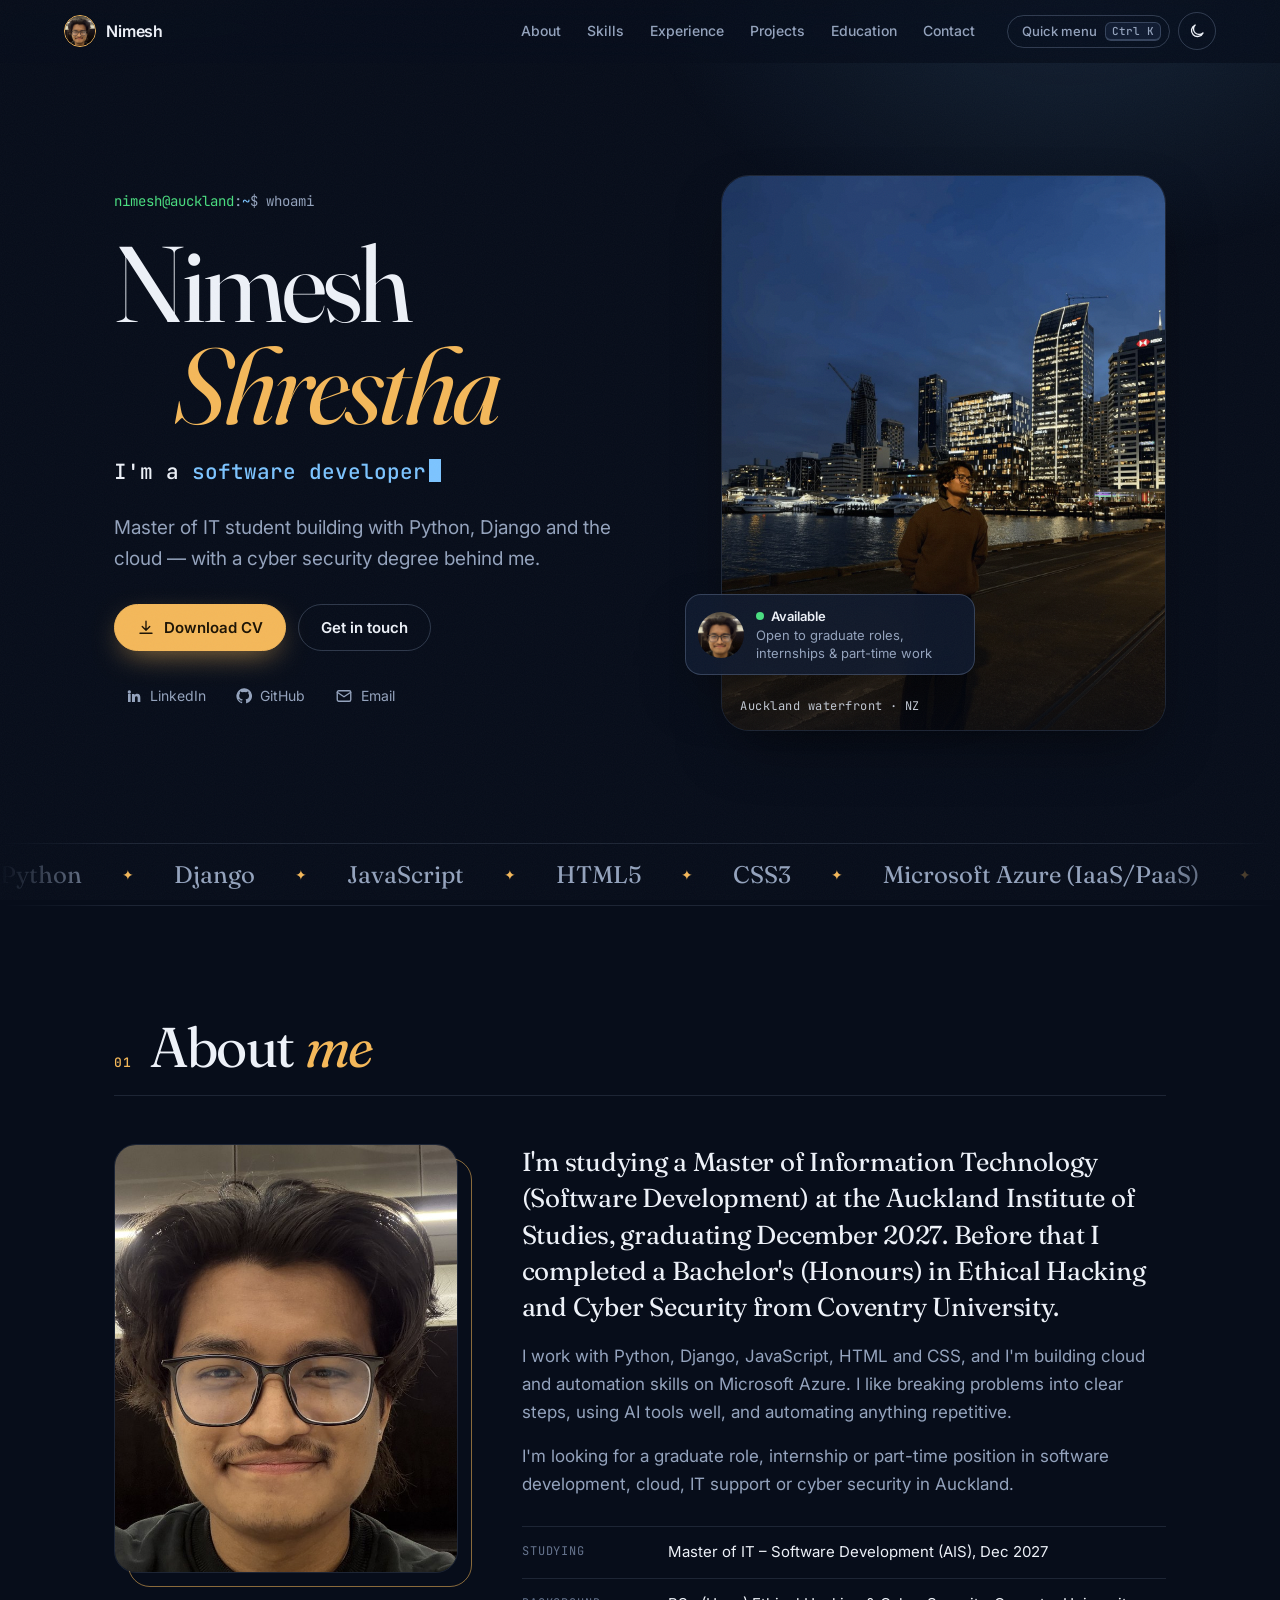
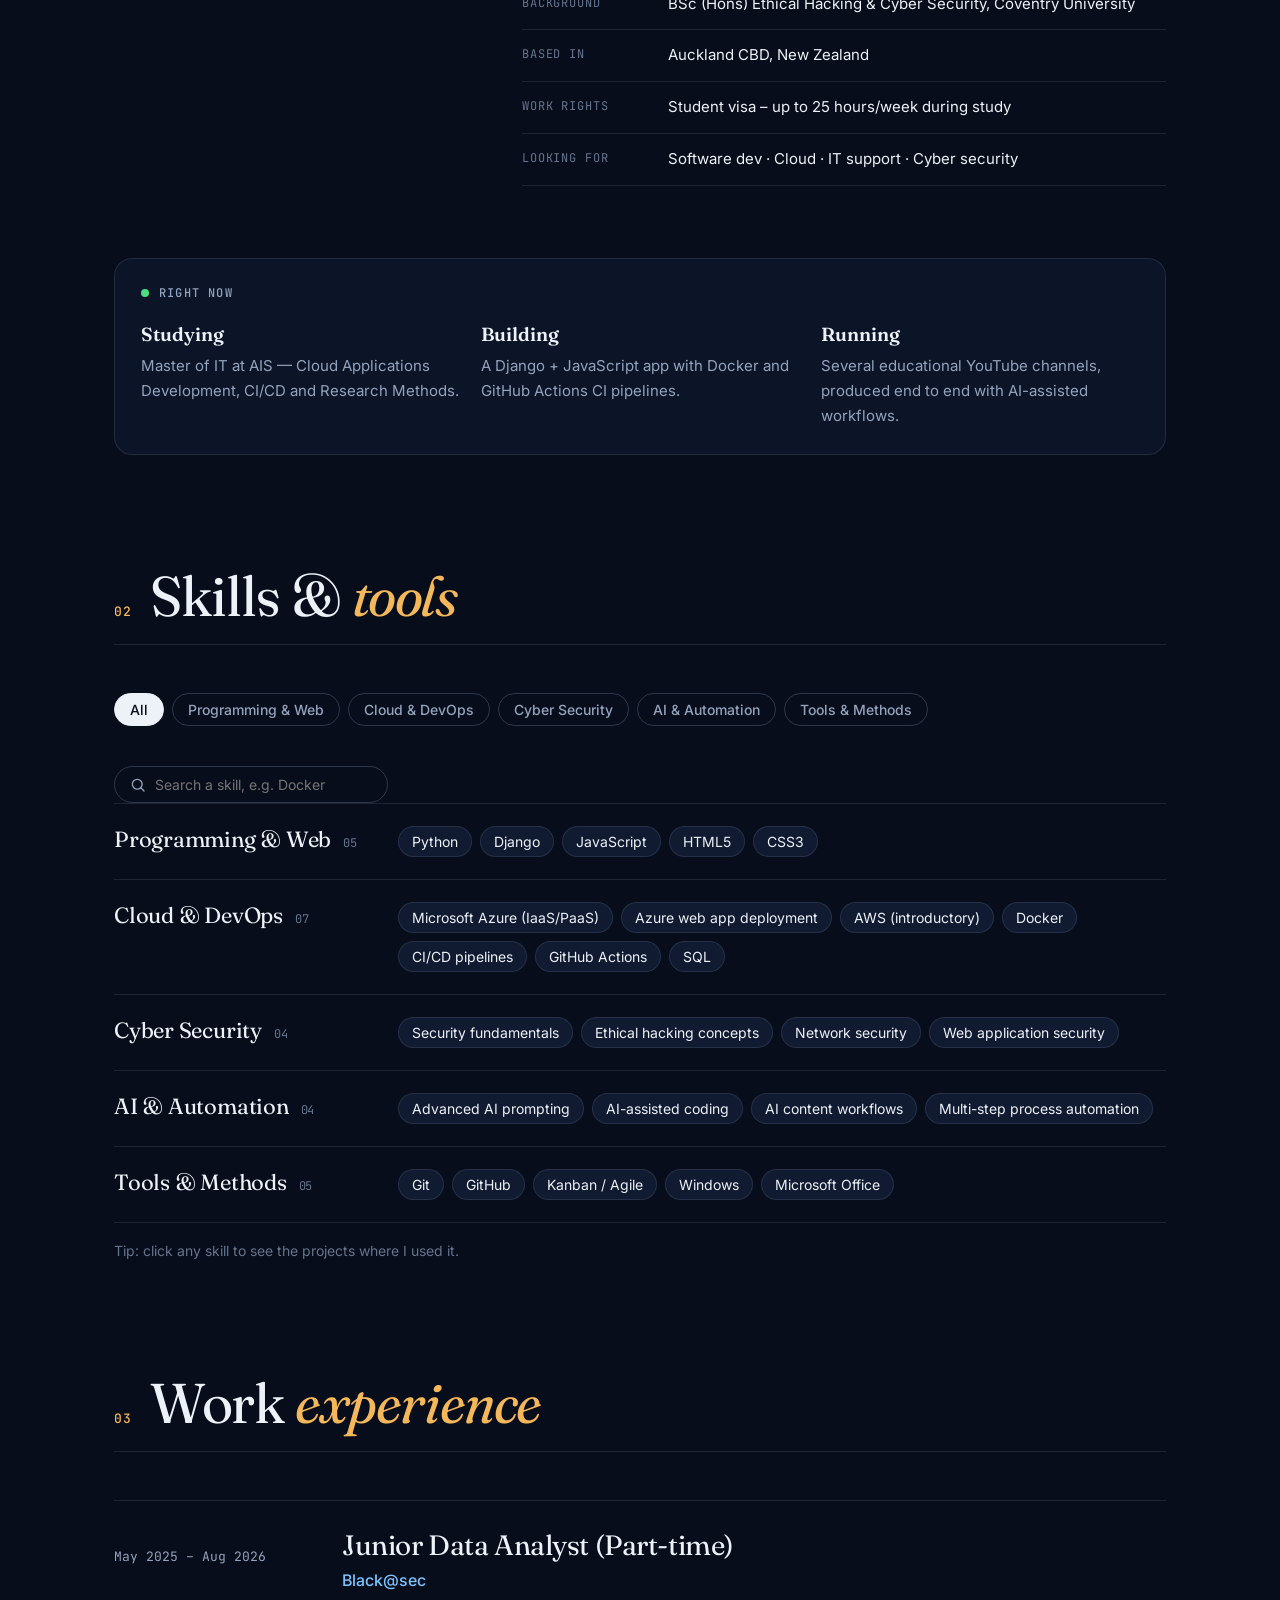
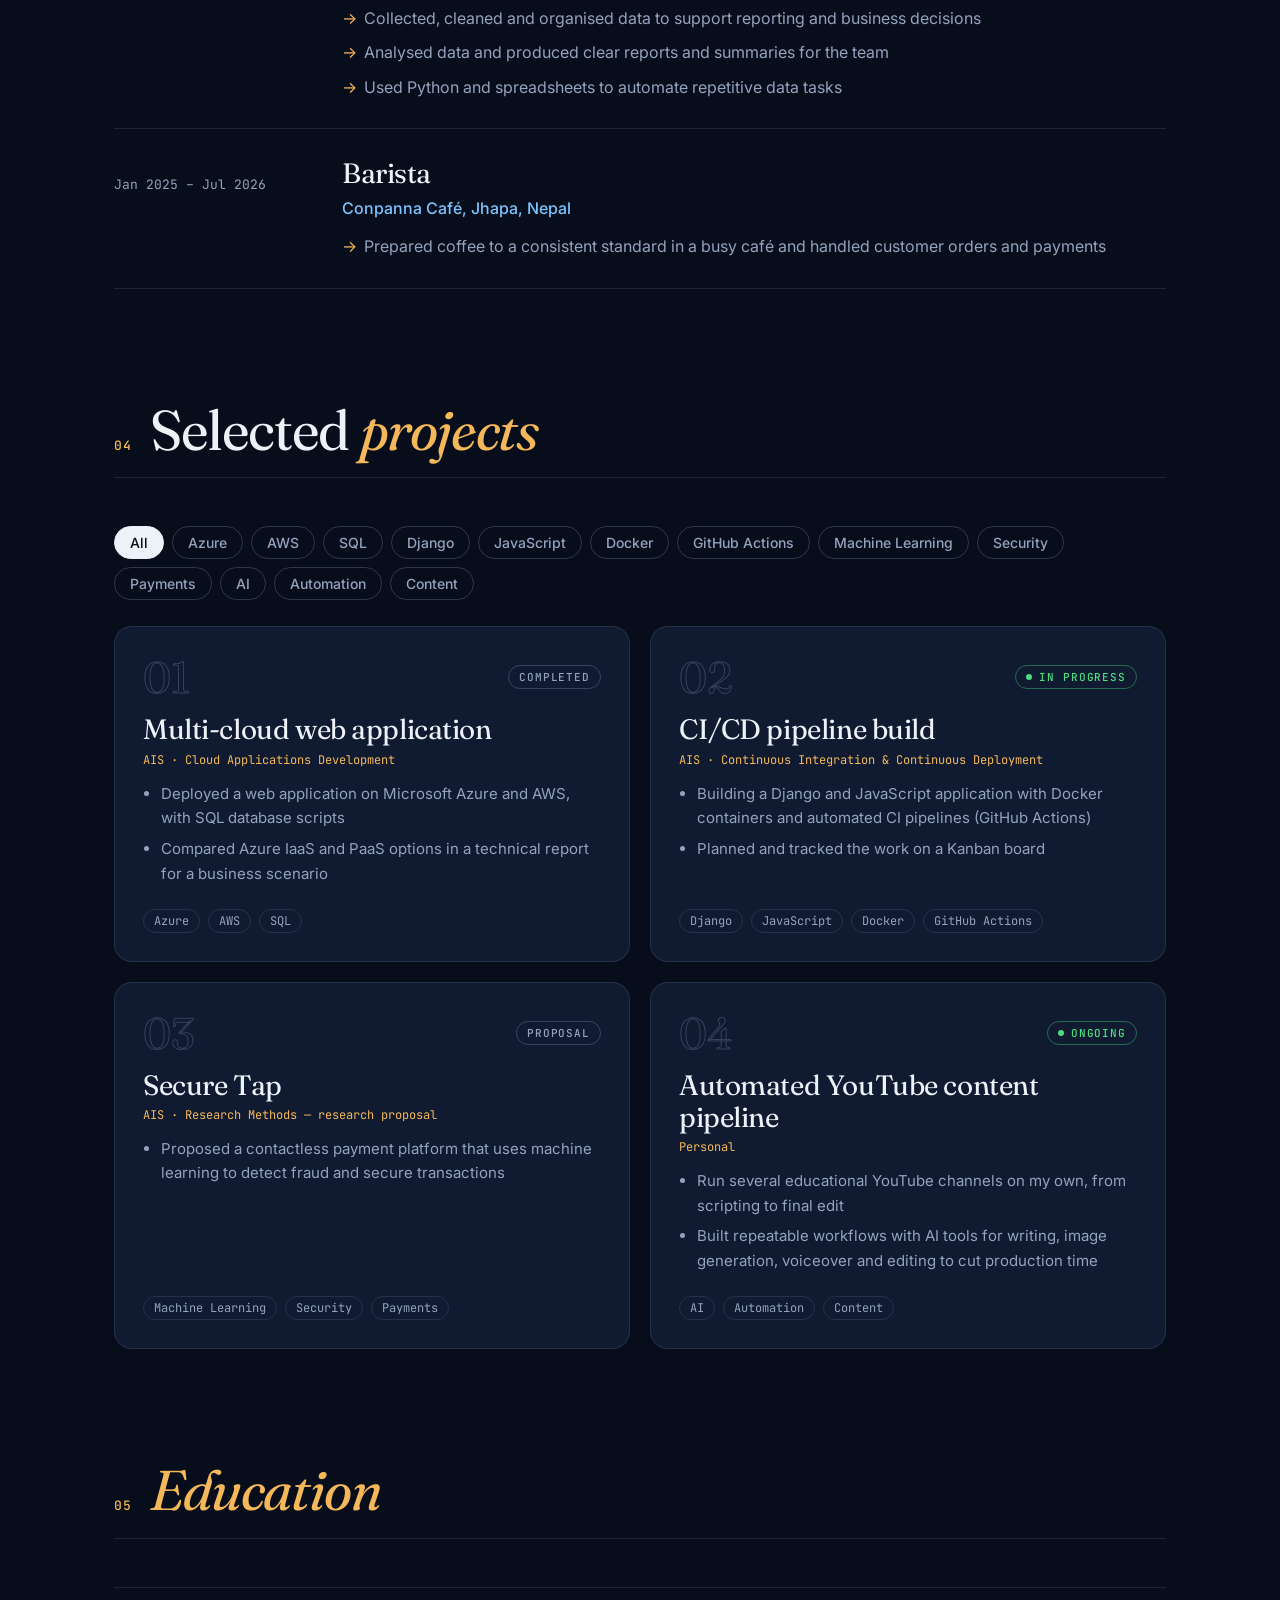
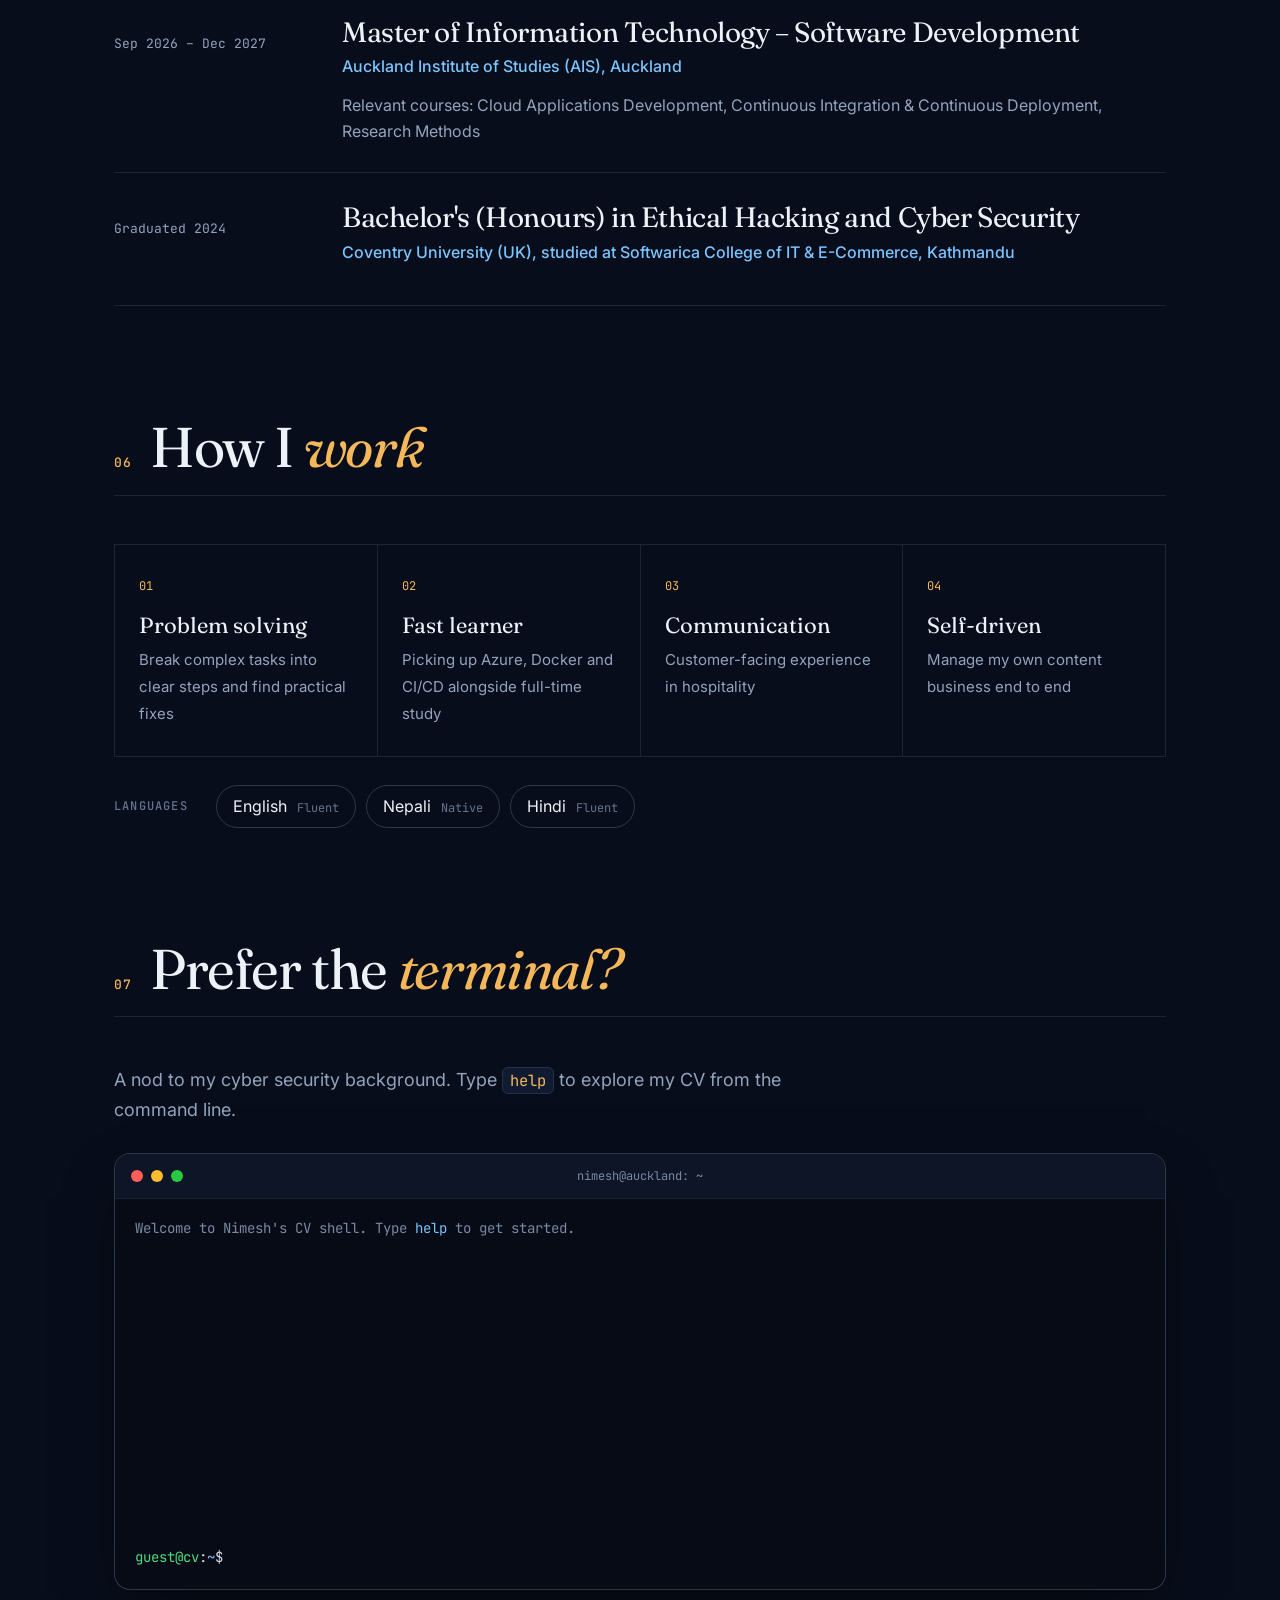
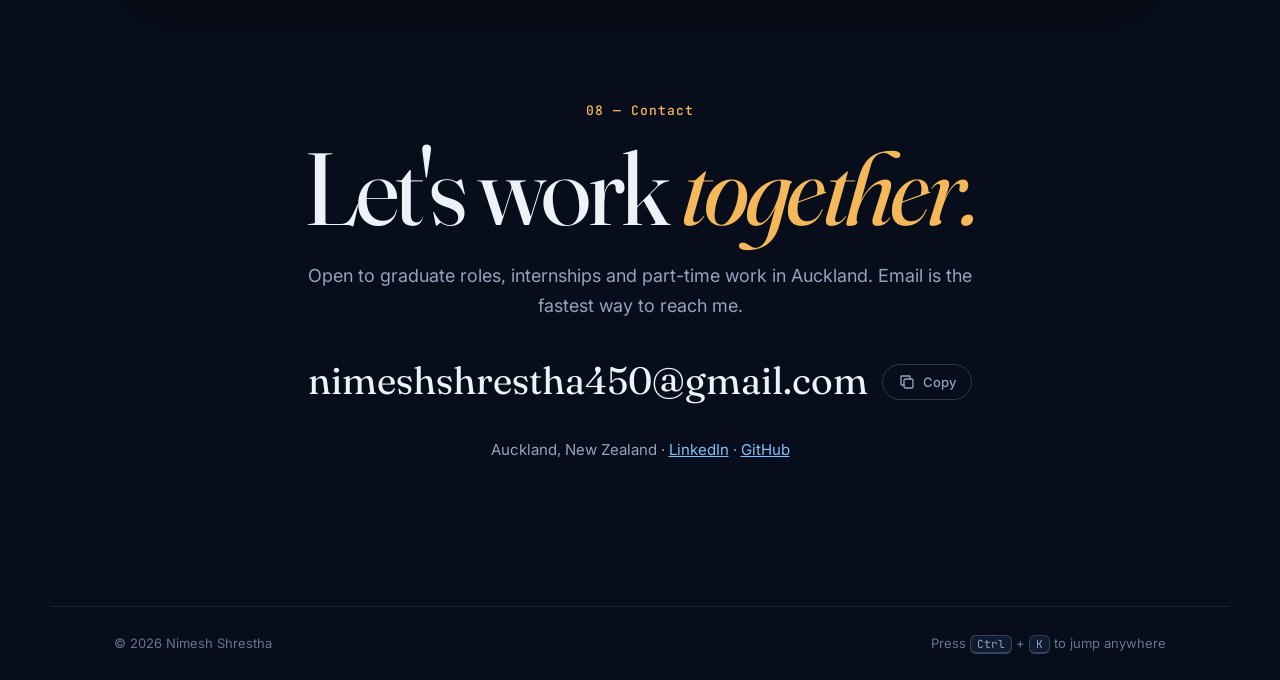
==== commit b03cf001: "Set absolute link-preview URLs for kraken1719.github.io Co-Authored-By: Claude Opus 5.5 <noreply@ant" ====
--- a/index.html
+++ b/index.html
@@ -6,12 +6,15 @@
   <title>Nimesh Shrestha · Software Developer · Auckland</title>
   <meta name="description" content="Nimesh Shrestha – Master of IT (Software Development) student in Auckland with a cyber security degree. Python, Django, JavaScript, Azure, AWS, Docker, CI/CD.">
   <meta name="theme-color" content="#070d1a">
-  <!-- Link preview (LinkedIn, WhatsApp, etc.). After the site is live, replace og:image/og:url with the full https:// address. -->
+  <!-- Link preview (LinkedIn, WhatsApp, etc.). Must be full https:// addresses. -->
   <meta property="og:type" content="profile">
   <meta property="og:title" content="Nimesh Shrestha · Software Developer · Auckland">
   <meta property="og:description" content="Master of IT student · Python, Django, Azure, AWS, Docker, CI/CD · Cyber security graduate. Open to graduate roles & internships.">
-  <meta property="og:image" content="images/og-image.jpg">
-  <meta property="og:url" content="">
+  <meta property="og:image" content="https://kraken1719.github.io/images/og-image.jpg">
+  <meta property="og:image:width" content="1200">
+  <meta property="og:image:height" content="630">
+  <meta property="og:url" content="https://kraken1719.github.io/">
+  <link rel="canonical" href="https://kraken1719.github.io/">
   <meta name="twitter:card" content="summary_large_image">
   <link rel="icon" href="data:image/svg+xml,%3Csvg xmlns='http://www.w3.org/2000/svg' viewBox='0 0 64 64'%3E%3Crect width='64' height='64' rx='14' fill='%23070d1a'/%3E%3Ctext x='32' y='43' font-family='Georgia,serif' font-size='30' font-weight='700' text-anchor='middle' fill='%23f4b85a'%3ENS%3C/text%3E%3C/svg%3E">
   <link rel="preconnect" href="https://fonts.googleapis.com">
